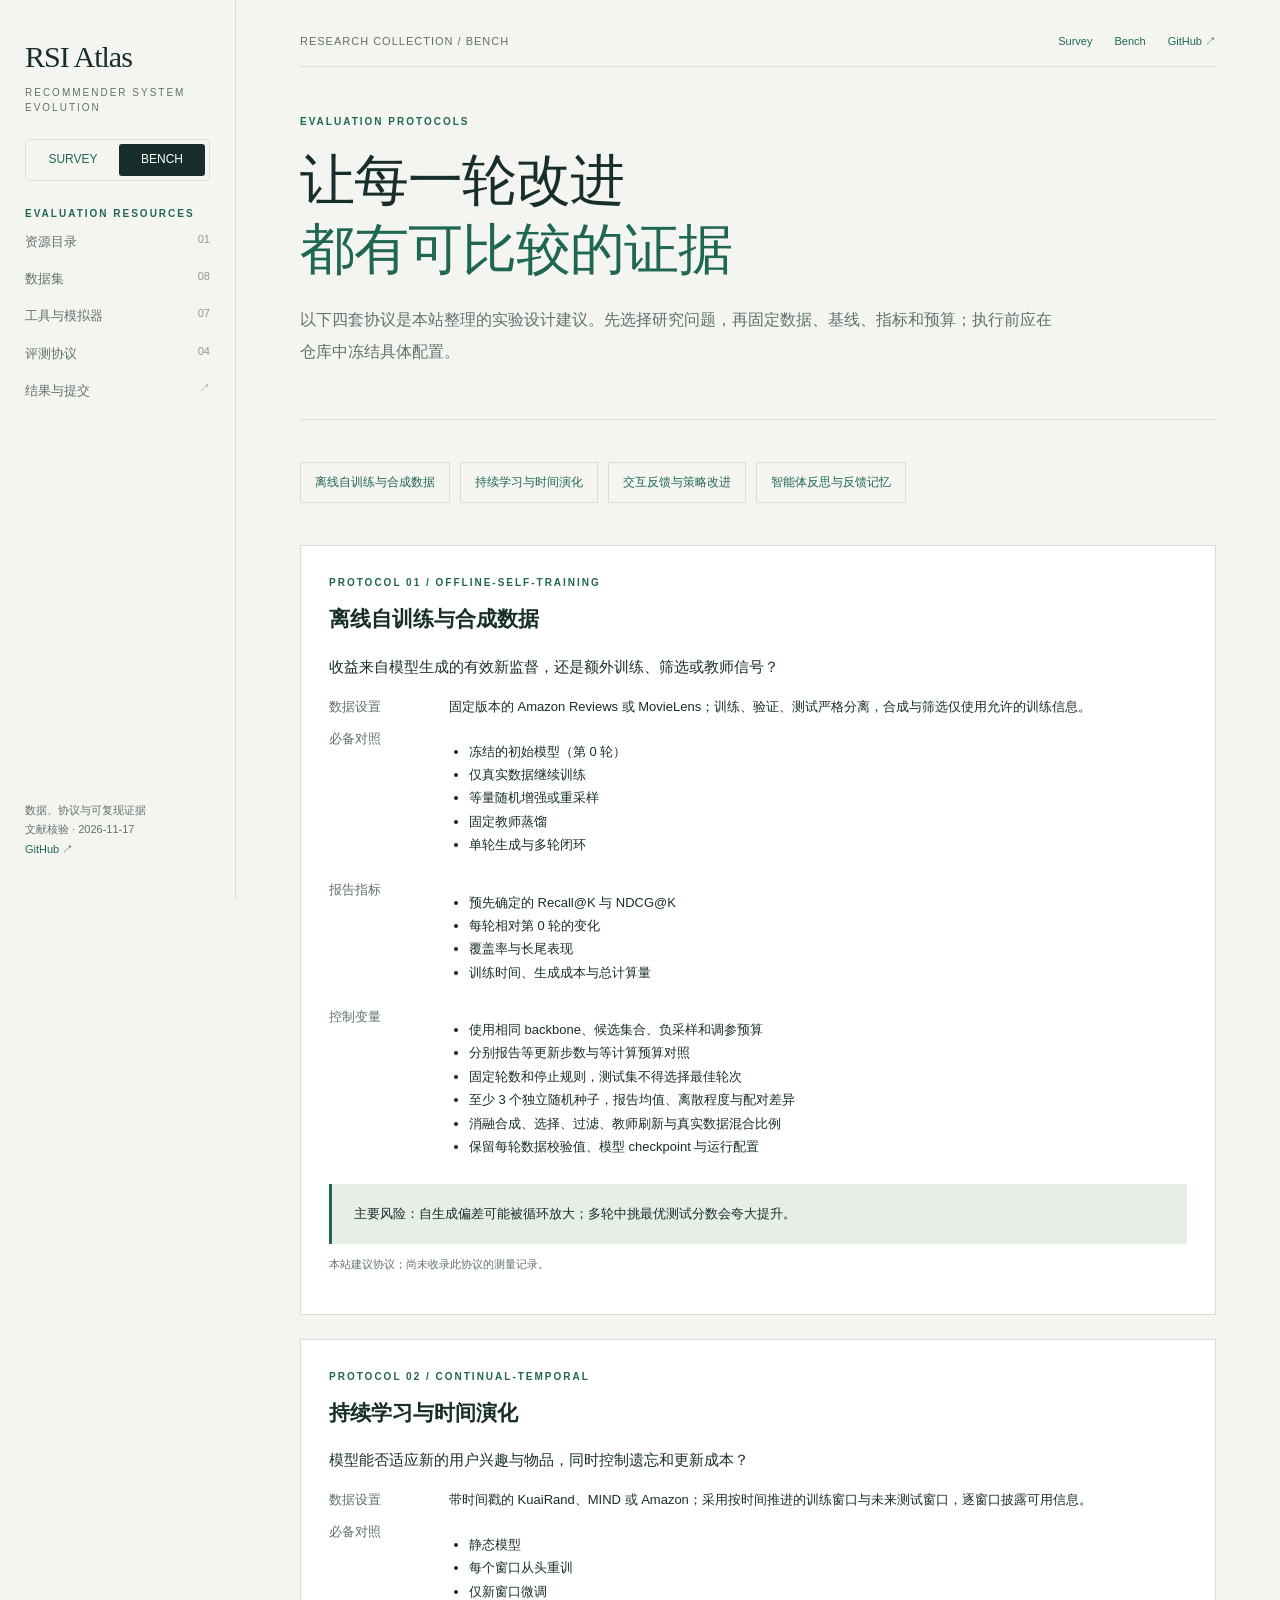
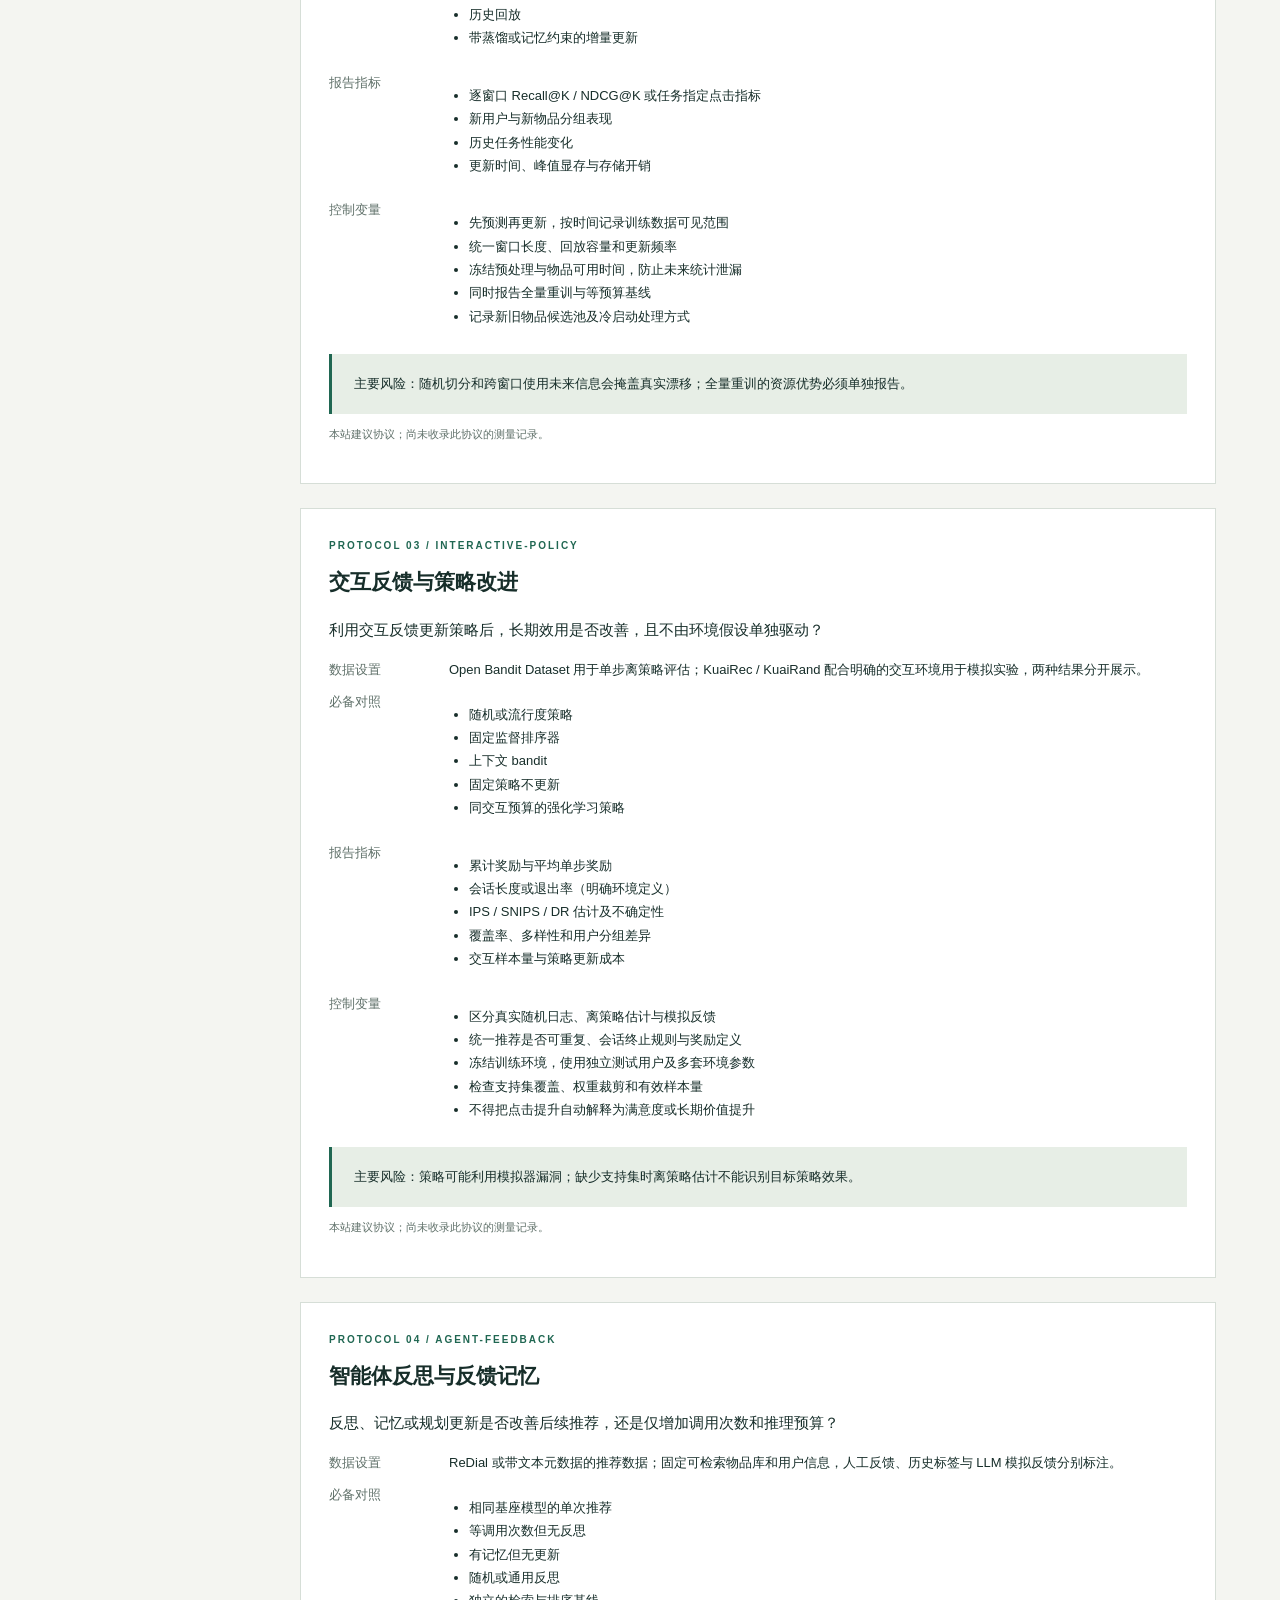
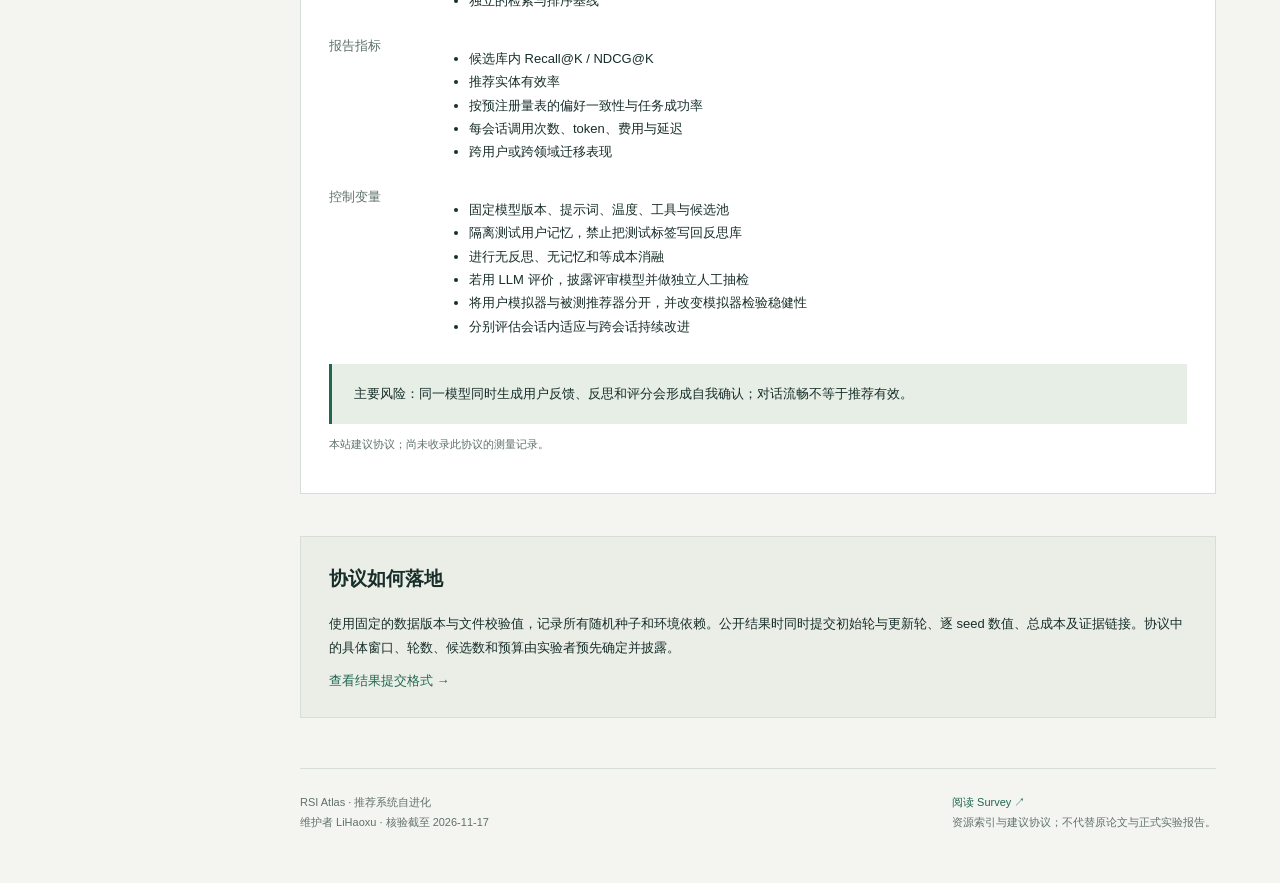
==== protocols.html @ 138562c0 "Build self-evolving recommendation benchmark resource portal" ====
<!doctype html>
<html lang="zh-CN"><head><meta charset="utf-8"><meta name="viewport" content="width=device-width,initial-scale=1">
<meta name="description" content="推荐系统自进化的评测资源、可复现协议与结果提交规范。真实日志、模拟反馈和统一运行结果分别呈现。">
<meta name="theme-color" content="#206752"><title>评测协议 · RSI Atlas Bench</title>
<link rel="stylesheet" href="assets/styles.css"><script defer src="assets/app.js"></script></head>
<body><a class="skip" href="#main">跳到正文</a><div class="layout">
<aside class="sidebar"><a class="brand" href="index.html">RSI Atlas<span class="mark">RECOMMENDER SYSTEM EVOLUTION</span></a>
<div class="switch"><a href="../rsi-survey/index.html">SURVEY</a><a class="active" href="../rsi-bench/index.html" aria-current="true">BENCH</a></div>
<nav aria-label="Bench 导航"><div class="nav-label">Evaluation resources</div><a href="index.html#catalog">资源目录<small>01</small></a><a href="index.html?type=dataset#catalog">数据集<small>08</small></a><a href="index.html?type=tool#catalog">工具与模拟器<small>07</small></a><a href="protocols.html" aria-current="page">评测协议<small>04</small></a><a href="results.html">结果与提交<small>↗</small></a></nav>
<div class="bottom"><span>数据、协议与可复现证据</span><span>文献核验 · 2026-11-17</span><a href="https://github.com/LiHaoxu/rsi-bench" target="_blank" rel="noopener noreferrer">GitHub ↗</a></div></aside>
<main class="main" id="main"><div class="topline"><a class="mobile-brand" href="index.html">RSI Atlas</a><span class="edition">RESEARCH COLLECTION / BENCH</span>
<nav aria-label="站点入口"><a href="../rsi-survey/index.html">Survey</a><a href="index.html">Bench</a><a href="https://github.com/LiHaoxu/rsi-bench" target="_blank" rel="noopener noreferrer">GitHub ↗</a></nav></div>
<header class="hero"><div class="eyebrow">Evaluation protocols</div><h1>让每一轮改进<br><em>都有可比较的证据</em></h1><p class="lead">以下四套协议是本站整理的实验设计建议。先选择研究问题，再固定数据、基线、指标和预算；执行前应在仓库中冻结具体配置。</p></header><section><div class="protocol-tabs"><a href="#offline-self-training">离线自训练与合成数据</a><a href="#continual-temporal">持续学习与时间演化</a><a href="#interactive-policy">交互反馈与策略改进</a><a href="#agent-feedback">智能体反思与反馈记忆</a></div></section><section class="protocol" id="offline-self-training"><div class="eyebrow">Protocol 01 / offline-self-training</div><h3>离线自训练与合成数据</h3><p>收益来自模型生成的有效新监督，还是额外训练、筛选或教师信号？</p><dl><dt>数据设置</dt><dd>固定版本的 Amazon Reviews 或 MovieLens；训练、验证、测试严格分离，合成与筛选仅使用允许的训练信息。</dd><dt>必备对照</dt><dd><ul><li>冻结的初始模型（第 0 轮）</li><li>仅真实数据继续训练</li><li>等量随机增强或重采样</li><li>固定教师蒸馏</li><li>单轮生成与多轮闭环</li></ul></dd><dt>报告指标</dt><dd><ul><li>预先确定的 Recall@K 与 NDCG@K</li><li>每轮相对第 0 轮的变化</li><li>覆盖率与长尾表现</li><li>训练时间、生成成本与总计算量</li></ul></dd><dt>控制变量</dt><dd><ul><li>使用相同 backbone、候选集合、负采样和调参预算</li><li>分别报告等更新步数与等计算预算对照</li><li>固定轮数和停止规则，测试集不得选择最佳轮次</li><li>至少 3 个独立随机种子，报告均值、离散程度与配对差异</li><li>消融合成、选择、过滤、教师刷新与真实数据混合比例</li><li>保留每轮数据校验值、模型 checkpoint 与运行配置</li></ul></dd></dl><div class="callout">主要风险：自生成偏差可能被循环放大；多轮中挑最优测试分数会夸大提升。</div><p class="source-note">本站建议协议；尚未收录此协议的测量记录。</p></section><section class="protocol" id="continual-temporal"><div class="eyebrow">Protocol 02 / continual-temporal</div><h3>持续学习与时间演化</h3><p>模型能否适应新的用户兴趣与物品，同时控制遗忘和更新成本？</p><dl><dt>数据设置</dt><dd>带时间戳的 KuaiRand、MIND 或 Amazon；采用按时间推进的训练窗口与未来测试窗口，逐窗口披露可用信息。</dd><dt>必备对照</dt><dd><ul><li>静态模型</li><li>每个窗口从头重训</li><li>仅新窗口微调</li><li>历史回放</li><li>带蒸馏或记忆约束的增量更新</li></ul></dd><dt>报告指标</dt><dd><ul><li>逐窗口 Recall@K / NDCG@K 或任务指定点击指标</li><li>新用户与新物品分组表现</li><li>历史任务性能变化</li><li>更新时间、峰值显存与存储开销</li></ul></dd><dt>控制变量</dt><dd><ul><li>先预测再更新，按时间记录训练数据可见范围</li><li>统一窗口长度、回放容量和更新频率</li><li>冻结预处理与物品可用时间，防止未来统计泄漏</li><li>同时报告全量重训与等预算基线</li><li>记录新旧物品候选池及冷启动处理方式</li></ul></dd></dl><div class="callout">主要风险：随机切分和跨窗口使用未来信息会掩盖真实漂移；全量重训的资源优势必须单独报告。</div><p class="source-note">本站建议协议；尚未收录此协议的测量记录。</p></section><section class="protocol" id="interactive-policy"><div class="eyebrow">Protocol 03 / interactive-policy</div><h3>交互反馈与策略改进</h3><p>利用交互反馈更新策略后，长期效用是否改善，且不由环境假设单独驱动？</p><dl><dt>数据设置</dt><dd>Open Bandit Dataset 用于单步离策略评估；KuaiRec / KuaiRand 配合明确的交互环境用于模拟实验，两种结果分开展示。</dd><dt>必备对照</dt><dd><ul><li>随机或流行度策略</li><li>固定监督排序器</li><li>上下文 bandit</li><li>固定策略不更新</li><li>同交互预算的强化学习策略</li></ul></dd><dt>报告指标</dt><dd><ul><li>累计奖励与平均单步奖励</li><li>会话长度或退出率（明确环境定义）</li><li>IPS / SNIPS / DR 估计及不确定性</li><li>覆盖率、多样性和用户分组差异</li><li>交互样本量与策略更新成本</li></ul></dd><dt>控制变量</dt><dd><ul><li>区分真实随机日志、离策略估计与模拟反馈</li><li>统一推荐是否可重复、会话终止规则与奖励定义</li><li>冻结训练环境，使用独立测试用户及多套环境参数</li><li>检查支持集覆盖、权重裁剪和有效样本量</li><li>不得把点击提升自动解释为满意度或长期价值提升</li></ul></dd></dl><div class="callout">主要风险：策略可能利用模拟器漏洞；缺少支持集时离策略估计不能识别目标策略效果。</div><p class="source-note">本站建议协议；尚未收录此协议的测量记录。</p></section><section class="protocol" id="agent-feedback"><div class="eyebrow">Protocol 04 / agent-feedback</div><h3>智能体反思与反馈记忆</h3><p>反思、记忆或规划更新是否改善后续推荐，还是仅增加调用次数和推理预算？</p><dl><dt>数据设置</dt><dd>ReDial 或带文本元数据的推荐数据；固定可检索物品库和用户信息，人工反馈、历史标签与 LLM 模拟反馈分别标注。</dd><dt>必备对照</dt><dd><ul><li>相同基座模型的单次推荐</li><li>等调用次数但无反思</li><li>有记忆但无更新</li><li>随机或通用反思</li><li>独立的检索与排序基线</li></ul></dd><dt>报告指标</dt><dd><ul><li>候选库内 Recall@K / NDCG@K</li><li>推荐实体有效率</li><li>按预注册量表的偏好一致性与任务成功率</li><li>每会话调用次数、token、费用与延迟</li><li>跨用户或跨领域迁移表现</li></ul></dd><dt>控制变量</dt><dd><ul><li>固定模型版本、提示词、温度、工具与候选池</li><li>隔离测试用户记忆，禁止把测试标签写回反思库</li><li>进行无反思、无记忆和等成本消融</li><li>若用 LLM 评价，披露评审模型并做独立人工抽检</li><li>将用户模拟器与被测推荐器分开，并改变模拟器检验稳健性</li><li>分别评估会话内适应与跨会话持续改进</li></ul></dd></dl><div class="callout">主要风险：同一模型同时生成用户反馈、反思和评分会形成自我确认；对话流畅不等于推荐有效。</div><p class="source-note">本站建议协议；尚未收录此协议的测量记录。</p></section><section class="scope"><h2>协议如何落地</h2><p>使用固定的数据版本与文件校验值，记录所有随机种子和环境依赖。公开结果时同时提交初始轮与更新轮、逐 seed 数值、总成本及证据链接。协议中的具体窗口、轮数、候选数和预算由实验者预先确定并披露。</p><a href="results.html">查看结果提交格式 →</a></section>
<footer class="footer"><div>RSI Atlas · 推荐系统自进化<br>维护者 LiHaoxu · 核验截至 2026-11-17</div><div><a href="../rsi-survey/index.html">阅读 Survey ↗</a><br>资源索引与建议协议；不代替原论文与正式实验报告。</div></footer>
</main></div></body></html>
---- assets/styles.css ----
:root{--bg:#f4f5f1;--white:#fff;--ink:#172e2a;--muted:#60716a;--line:#d6ded7;--accent:#206752;--soft:#e7eee6;--warm:#ac5938;--serif:Georgia,'Songti SC','STSong',serif;--sans:-apple-system,BlinkMacSystemFont,'Segoe UI','PingFang SC','Microsoft YaHei',sans-serif}*{box-sizing:border-box}html{scroll-behavior:smooth;scroll-padding-top:28px}body{margin:0;background:var(--bg);color:var(--ink);font:15px/1.8 var(--sans)}a{color:var(--accent);text-decoration:none}a:hover{text-decoration:underline}button,input,select{font:inherit;color:inherit}button,a,input,select,summary{-webkit-tap-highlight-color:transparent}button:focus-visible,a:focus-visible,input:focus-visible,select:focus-visible,summary:focus-visible{outline:3px solid #af754d;outline-offset:4px}button,select,summary{cursor:pointer}button{background:var(--white);border:1px solid var(--line);padding:7px 13px;border-radius:3px}button:hover{border-color:var(--accent)}.skip{position:fixed;top:-100px;left:12px;background:white;z-index:20;padding:12px}.skip:focus{top:12px}.layout{max-width:1640px;margin:auto;display:grid;grid-template-columns:236px minmax(0,1fr)}.sidebar{position:sticky;top:0;height:100vh;border-right:1px solid var(--line);padding:40px 25px;display:flex;flex-direction:column;gap:24px;overflow:auto}.brand{font-family:var(--serif);font-size:30px;line-height:1.1;letter-spacing:-1px;color:var(--ink)}.brand .mark{display:block;font:10px/1.5 var(--sans);letter-spacing:2px;margin-top:12px;color:var(--muted)}.switch{display:flex;border:1px solid var(--line);padding:4px;border-radius:5px;gap:3px}.switch a{flex:1;text-align:center;font-size:12px;padding:5px}.switch .active{background:var(--ink);color:white;border-radius:3px}.nav-label,.eyebrow{font-size:10px;letter-spacing:2px;font-weight:700;text-transform:uppercase;color:var(--accent)}.sidebar nav a{display:flex;justify-content:space-between;gap:8px;color:var(--muted);padding:7px 0;font-size:13px}.sidebar nav a:hover{color:var(--accent)}.sidebar nav small{font-size:11px;opacity:.7}.sidebar .bottom{margin-top:auto;color:var(--muted);font-size:11px;line-height:1.8}.sidebar .bottom span{display:block}.main{padding:32px 64px 50px;min-width:0}.topline{display:flex;justify-content:space-between;gap:20px;align-items:center;border-bottom:1px solid var(--line);padding-bottom:14px;font-size:11px;letter-spacing:1px;color:var(--muted)}.topline nav{display:flex;gap:22px;letter-spacing:0}.hero{padding:46px 0 36px;border-bottom:1px solid var(--line);position:relative}.hero h1{font-family:var(--serif);font-size:clamp(34px,4.3vw,60px);line-height:1.25;font-weight:500;letter-spacing:-1px;margin:16px 0 20px;max-width:900px}.hero h1 em{font-style:normal;color:var(--accent)}.lead{font-size:16px;line-height:1.95;color:var(--muted);max-width:760px}.hero-actions{display:flex;gap:12px;margin-top:26px;align-items:center;flex-wrap:wrap}.btn{display:inline-block;padding:10px 20px;border:1px solid var(--line);border-radius:3px;font-size:13px}.btn.primary{background:var(--ink);color:white;border-color:var(--ink)}.btn:hover{text-decoration:none;background:var(--soft);color:var(--ink)}.status{font-size:11px;color:var(--muted);display:flex;align-items:center;gap:7px}.status:before{content:'';width:6px;height:6px;background:var(--accent);border-radius:50%}.stats{display:grid;grid-template-columns:repeat(4,1fr);padding:24px 0;border-bottom:1px solid var(--line);gap:20px}.stat{border-right:1px solid var(--line);padding-right:16px}.stat:last-child{border:0}.stat strong{display:block;font:34px/1.3 var(--serif);font-variant-numeric:tabular-nums}.stat span{font-size:11px;color:var(--muted)}section{margin:42px 0;scroll-margin-top:25px}.section-head{display:flex;justify-content:space-between;gap:20px;align-items:end;margin-bottom:20px}.section-head h2{font-size:23px;line-height:1.4;margin:5px 0 0;font-weight:600}.section-head>p{font-size:12px;color:var(--muted);margin:0;max-width:440px}.note{font-size:12px;color:var(--muted)}.loop{display:grid;grid-template-columns:repeat(4,1fr);border:1px solid var(--line);background:var(--white)}.loop>div{padding:21px 22px;border-right:1px solid var(--line)}.loop>div:last-child{border:0}.loop .n{font-family:var(--serif);font-size:23px;color:var(--warm)}.loop b{display:block;font-size:14px;margin:6px 0}.loop p{margin:0;font-size:12px;color:var(--muted)}.taxonomy{display:grid;grid-template-columns:repeat(3,1fr);gap:0;border-top:1px solid var(--line);border-left:1px solid var(--line)}.taxon{padding:22px;border-right:1px solid var(--line);border-bottom:1px solid var(--line);color:var(--ink)}.taxon:hover{background:var(--soft);text-decoration:none}.taxon .number{font-family:var(--serif);font-size:24px;color:var(--warm)}.taxon h3{font-size:16px;margin:10px 0 5px}.taxon p{font-size:12px;color:var(--muted);margin:0}.taxon .count{font-size:11px;display:block;margin-top:14px;color:var(--accent)}.filters{background:var(--white);padding:22px;border:1px solid var(--line);border-radius:4px}.controls{display:grid;grid-template-columns:2.4fr 1fr 1fr;gap:14px}.controls label{font-size:11px;font-weight:600;color:var(--muted)}.controls input,.controls select{display:block;background:var(--white);border:1px solid var(--line);border-radius:3px;width:100%;padding:9px 10px;font-size:13px;margin-top:5px;min-height:43px}.toolbar{display:flex;flex-wrap:wrap;gap:8px;align-items:center;margin-top:16px}.toolbar button{font-size:11px}.count-output{margin-left:auto;font-size:12px;color:var(--muted)}.entry{padding:28px 0;border-bottom:1px solid var(--line);scroll-margin-top:24px}.entry:target{background:var(--soft);outline:12px solid var(--soft)}.entry-top{display:flex;gap:10px;flex-wrap:wrap;align-items:center;font-size:10px;color:var(--muted)}.badge{border:1px solid var(--line);padding:1px 7px;border-radius:2px;font-size:10px}.badge.venue{background:var(--ink);color:white;border-color:var(--ink)}.badge.direct{background:var(--soft);color:var(--accent);border-color:#b6c9b6}.badge.foundation{color:var(--warm);border-color:#d7bba7}.entry h3{font-size:19px;line-height:1.55;font-weight:600;margin:10px 0}.entry h3 a{color:var(--ink)}.entry .authors{font-size:11px;color:var(--muted);margin:0 0 15px}.entry .summary{margin:10px 0;font-size:14px;max-width:1000px}.field-label{display:block;font-size:10px;letter-spacing:1px;color:var(--muted);font-weight:700;margin-bottom:3px}.entry details{margin-top:10px}.entry summary{font-size:12px;color:var(--accent);padding:6px 0}.details-grid{display:grid;grid-template-columns:1fr 1fr;gap:6px 28px;font-size:13px}.details-grid p{margin:8px 0}.entry .limitation{border-left:2px solid #c5ab86;padding-left:12px;color:#745437;font-size:12px}.sources{display:flex;flex-wrap:wrap;gap:7px 18px;margin-top:16px;font-size:11px}.sources button{font-size:10px;padding:2px 8px}.tags{display:flex;flex-wrap:wrap;gap:6px;margin:13px 0}.tag{font-size:10px;background:var(--soft);padding:2px 8px;color:var(--muted);border-radius:2px}.empty{padding:40px 20px;border-bottom:1px solid var(--line);text-align:center;color:var(--muted)}.scope{border:1px solid var(--line);background:#ebeee7;padding:25px 28px;font-size:13px}.scope h2{font-size:19px;margin-top:0}.scope p{margin:10px 0}.reading{display:grid;grid-template-columns:repeat(3,1fr);gap:25px}.reading>div{border-top:2px solid var(--ink);padding-top:14px}.reading h3{font-size:15px;margin:0 0 10px}.reading p{font-size:12px;color:var(--muted)}.reading a{font-size:12px}.principles{display:grid;grid-template-columns:1fr 1fr;gap:22px 35px}.principles h3{font-size:15px;margin:0 0 6px}.principles p{font-size:13px;color:var(--muted);margin:0}.callout{border-left:3px solid var(--accent);background:var(--soft);padding:18px 22px;font-size:13px}.resource-grid{display:grid;grid-template-columns:1fr 1fr;gap:20px}.resource{border:1px solid var(--line);background:white;padding:24px}.resource h3{font-size:20px;margin:8px 0 12px}.resource p{font-size:13px;color:var(--muted)}.resource .limitation{font-size:12px;color:#745437}.protocol{background:white;border:1px solid var(--line);padding:28px;margin:24px 0}.protocol h3{font-size:21px;margin:8px 0 12px}.protocol dl{display:grid;grid-template-columns:100px 1fr;gap:8px 20px;font-size:13px}.protocol dt{color:var(--muted)}.protocol dd{margin:0}.protocol ul{padding-left:20px}.result-empty{padding:50px 25px;border:1px dashed #a5b4a5;text-align:center;background:white}.result-empty strong{display:block;font:48px var(--serif);color:var(--accent)}.result-empty h3{font-size:21px}.result-empty p{max-width:680px;margin:10px auto;color:var(--muted);font-size:13px}pre{white-space:pre-wrap;overflow-wrap:anywhere;background:#e8ece5;border:1px solid var(--line);padding:20px;font-size:12px;line-height:1.7}code{font-family:ui-monospace,SFMono-Regular,Menlo,monospace}.footer{display:flex;justify-content:space-between;gap:25px;border-top:1px solid var(--line);padding-top:24px;margin-top:50px;font-size:11px;color:var(--muted)}.footer a{white-space:nowrap}.mobile-brand{display:none}[hidden]{display:none!important}.toast{position:fixed;bottom:25px;right:25px;background:var(--ink);color:white;padding:12px 20px;border-radius:4px;font-size:13px;z-index:30;max-width:85vw}.section-link{font-size:12px;white-space:nowrap}noscript{display:block;padding:12px;background:#fff5db}.protocol-tabs{display:flex;gap:10px;flex-wrap:wrap}.protocol-tabs a{font-size:12px;padding:9px 14px;border:1px solid var(--line)}.source-note{font-size:11px;color:var(--muted)}
@media(min-width:1600px){.main{padding-left:75px;padding-right:75px}}@media(max-width:1150px){.layout{grid-template-columns:200px 1fr}.sidebar{padding:30px 20px}.main{padding:28px 32px}.hero h1{font-size:42px}.taxonomy{grid-template-columns:repeat(2,1fr)}.loop>div{padding:18px 14px}}@media(max-width:780px){.layout{display:block}.sidebar{display:none}.main{padding:18px 20px 35px}.mobile-brand{display:block;font:20px var(--serif);letter-spacing:-.5px}.topline{flex-wrap:wrap}.topline .edition{display:none}.topline nav{gap:16px}.hero{padding:30px 0}.hero h1{font-size:36px;letter-spacing:0}.lead{font-size:14px}.stats{gap:14px;grid-template-columns:1fr 1fr}.stat:nth-child(2){border:0}.stat strong{font-size:27px}.stat span{font-size:10px}.section-head{display:block}.section-head>p{margin-top:12px}.loop{grid-template-columns:1fr 1fr}.loop>div:nth-child(2){border-right:0}.loop>div:nth-child(-n+2){border-bottom:1px solid var(--line)}.controls{grid-template-columns:1fr 1fr}.controls label:first-child{grid-column:1/-1}.filters{padding:16px}.count-output{flex-basis:100%;margin-top:7px}.details-grid,.resource-grid,.reading,.principles{grid-template-columns:1fr}.reading{gap:24px}.scope{padding:20px}.entry h3{font-size:17px}.protocol{padding:20px}.protocol dl{grid-template-columns:1fr;gap:3px}.protocol dd{margin-bottom:12px}.footer{flex-direction:column}.taxonomy .taxon{padding:18px}.taxon h3{font-size:14px}}@media(max-width:390px){.hero h1{font-size:31px}.stats{grid-template-columns:1fr 1fr}.stat:nth-child(2){border:0}.taxonomy{grid-template-columns:1fr}}@media(prefers-reduced-motion:reduce){html{scroll-behavior:auto}}@media print{.sidebar,.filters,.hero-actions,.topline nav,.sources button,.toast{display:none!important}.layout{display:block}.main{padding:0}body{background:white;font-size:11px}.hero h1{font-size:30px}.entry,.resource,.protocol{break-inside:avoid}.entry h3{font-size:15px}section{margin:24px 0}.footer{margin-top:25px}}
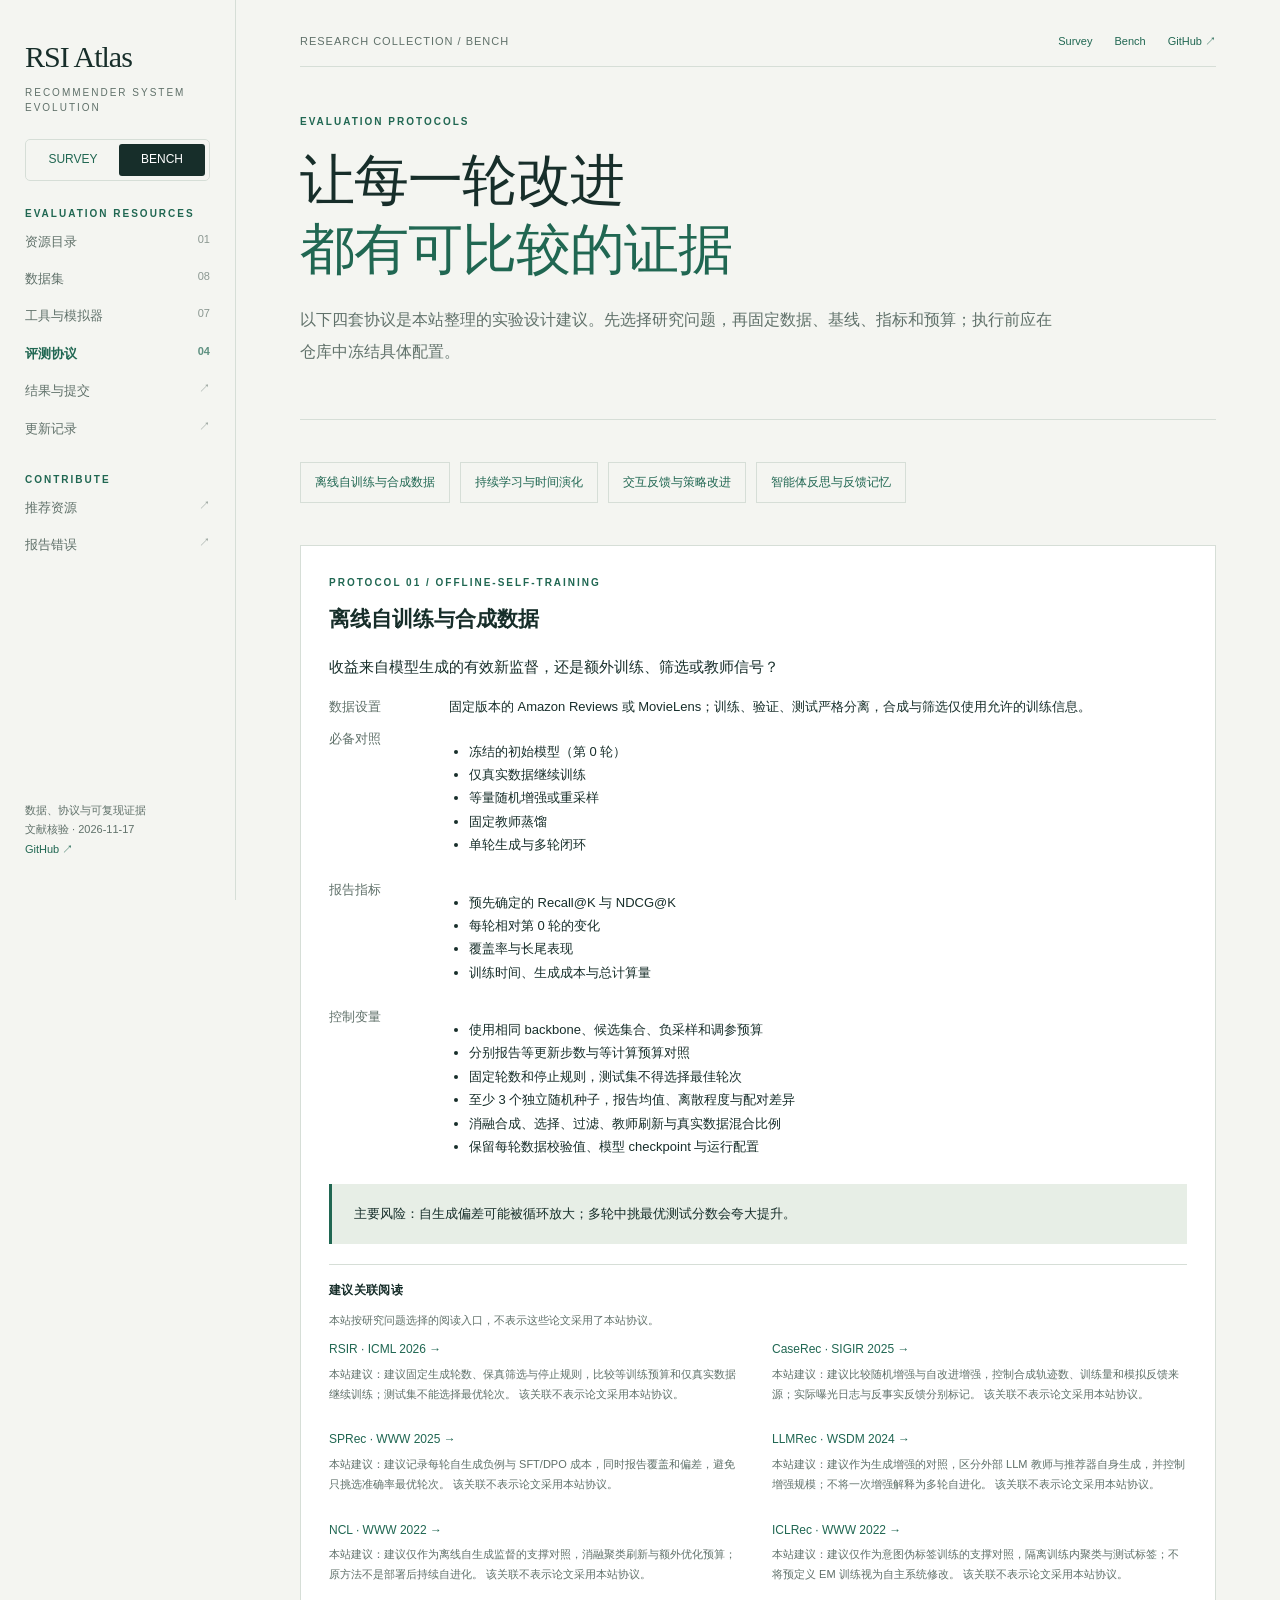
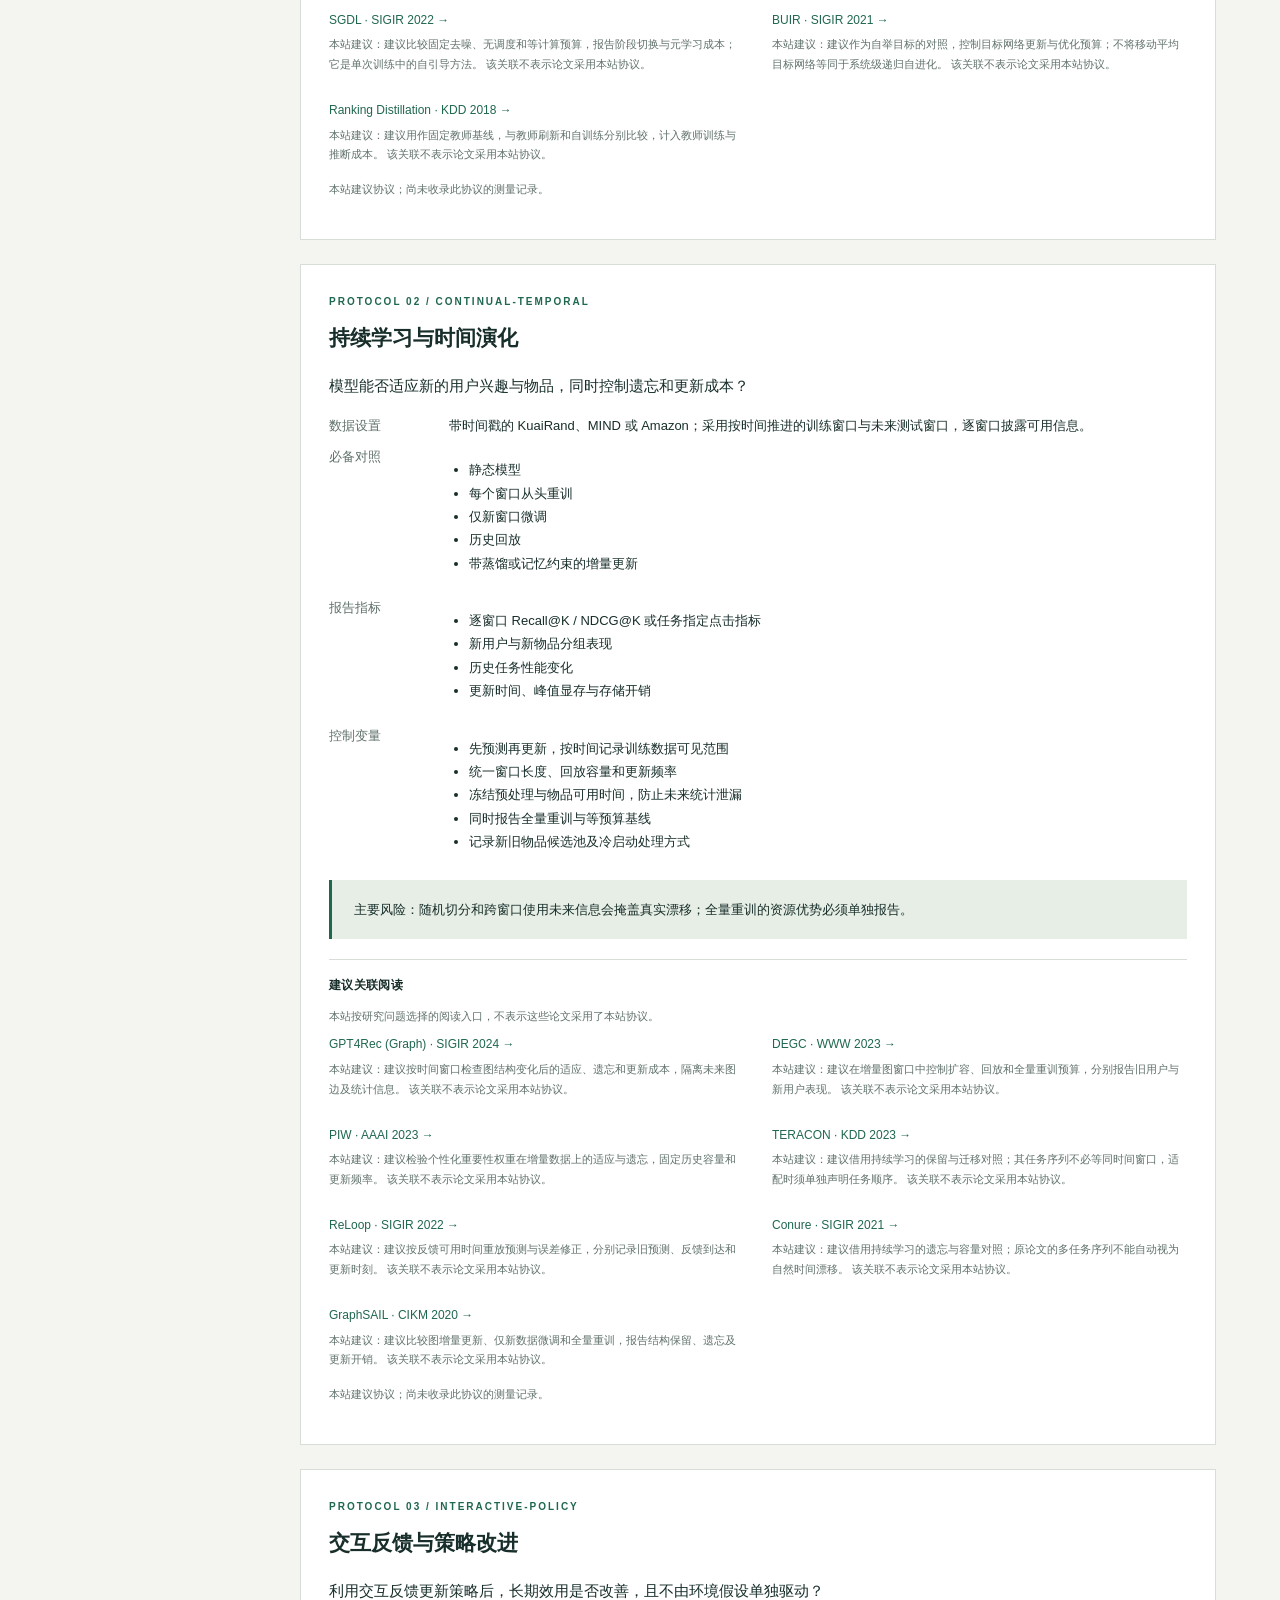
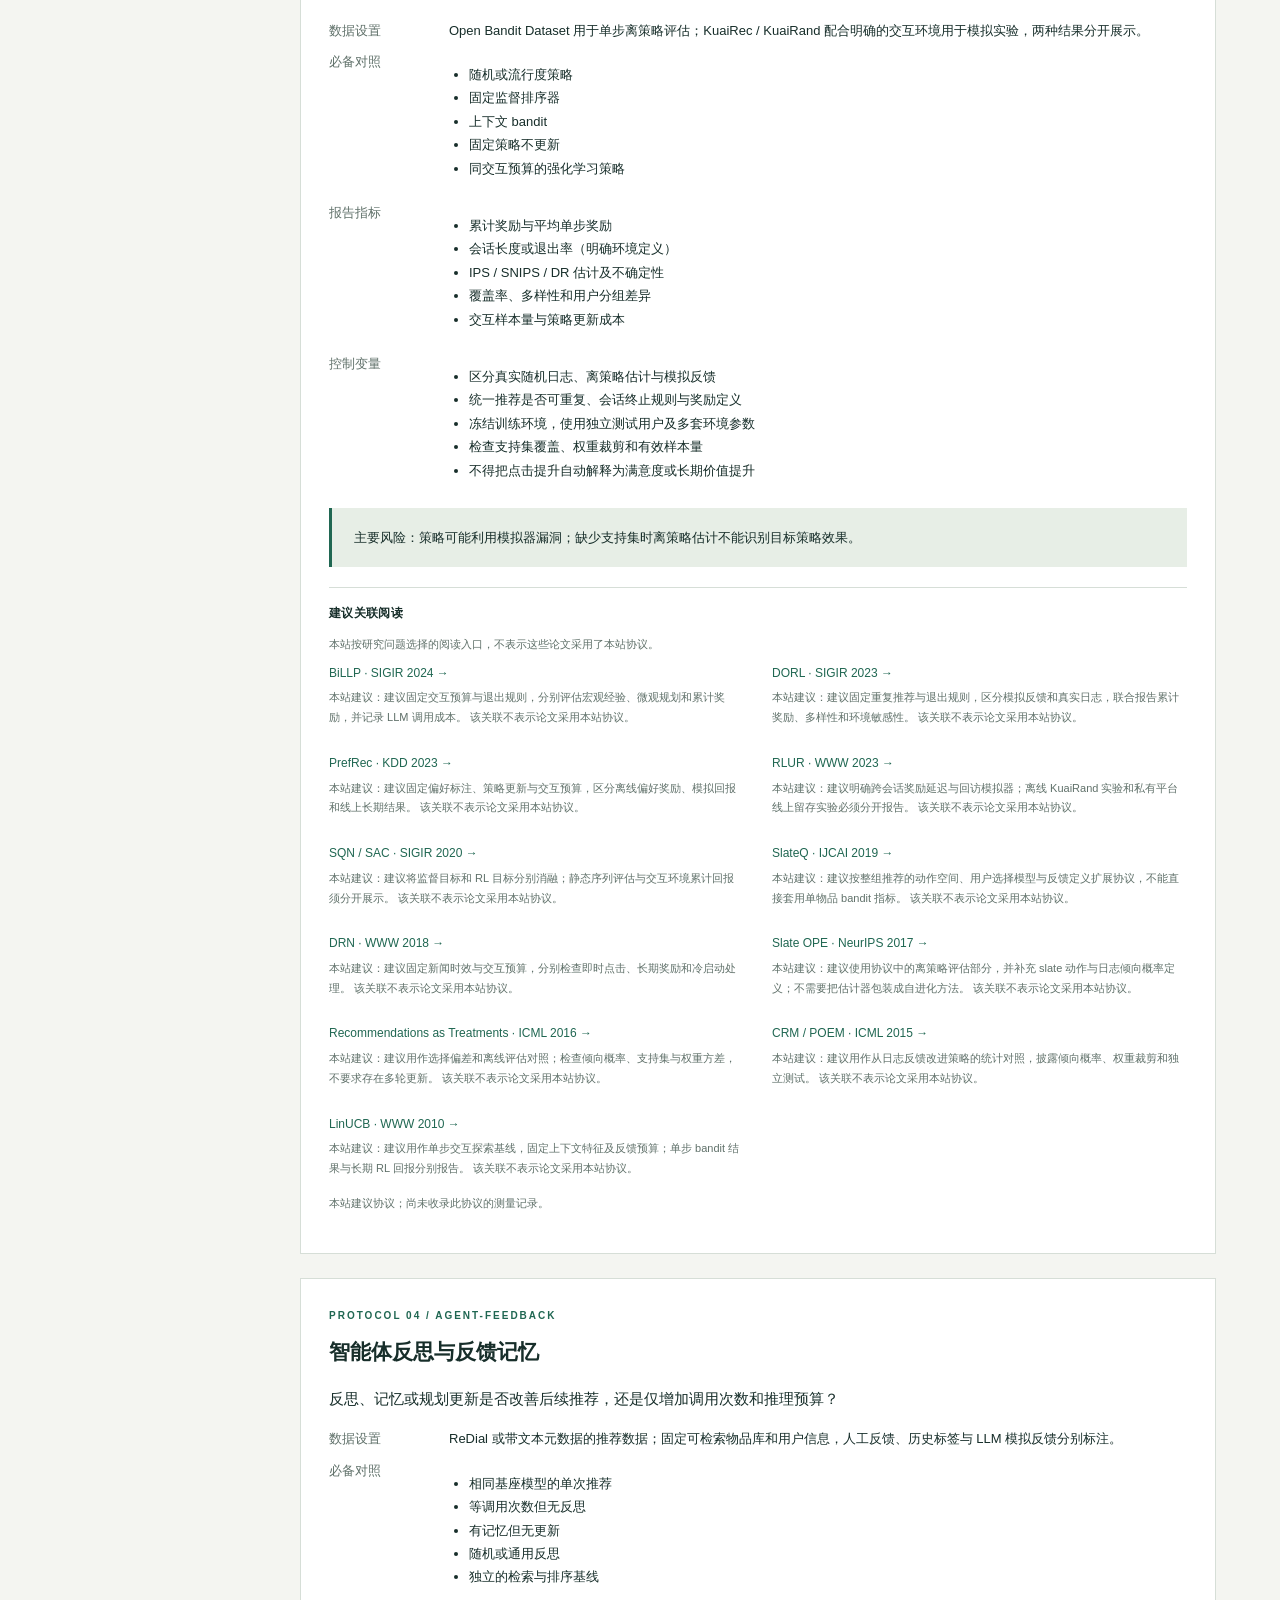
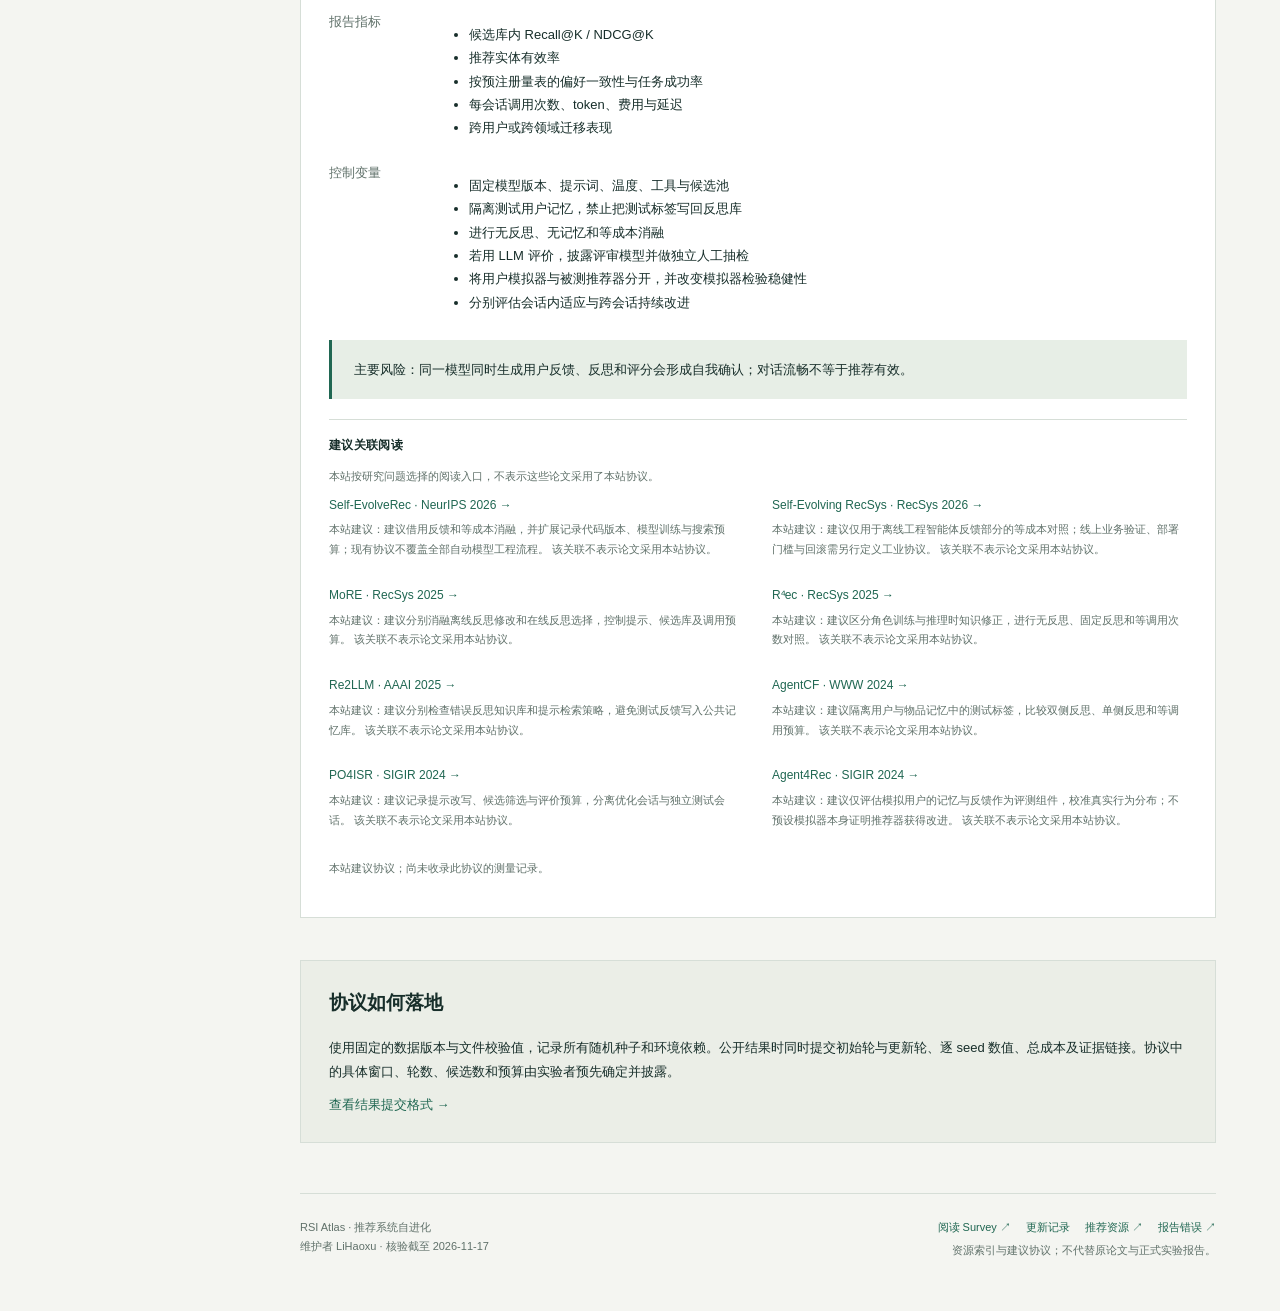
==== commit 67daa37c: "Link benchmark resources to survey papers and add maintenance tools" ====
--- a/protocols.html
+++ b/protocols.html
@@ -6,10 +6,13 @@
 <body><a class="skip" href="#main">跳到正文</a><div class="layout">
 <aside class="sidebar"><a class="brand" href="index.html">RSI Atlas<span class="mark">RECOMMENDER SYSTEM EVOLUTION</span></a>
 <div class="switch"><a href="../rsi-survey/index.html">SURVEY</a><a class="active" href="../rsi-bench/index.html" aria-current="true">BENCH</a></div>
-<nav aria-label="Bench 导航"><div class="nav-label">Evaluation resources</div><a href="index.html#catalog">资源目录<small>01</small></a><a href="index.html?type=dataset#catalog">数据集<small>08</small></a><a href="index.html?type=tool#catalog">工具与模拟器<small>07</small></a><a href="protocols.html" aria-current="page">评测协议<small>04</small></a><a href="results.html">结果与提交<small>↗</small></a></nav>
+<nav aria-label="Bench 导航"><div class="nav-label">Evaluation resources</div><a href="index.html#catalog">资源目录<small>01</small></a><a href="index.html?type=dataset#catalog">数据集<small>08</small></a><a href="index.html?type=tool#catalog">工具与模拟器<small>07</small></a><a href="protocols.html" aria-current="page">评测协议<small>04</small></a><a href="results.html">结果与提交<small>↗</small></a><a href="changelog.html">更新记录<small>↗</small></a></nav>
+<nav aria-label="参与维护"><div class="nav-label">Contribute</div><a href="https://github.com/LiHaoxu/rsi-bench/issues/new?template=resource.yml" target="_blank" rel="noopener noreferrer">推荐资源 <small>↗</small></a><a href="https://github.com/LiHaoxu/rsi-bench/issues/new?template=correction.yml" target="_blank" rel="noopener noreferrer">报告错误 <small>↗</small></a></nav>
 <div class="bottom"><span>数据、协议与可复现证据</span><span>文献核验 · 2026-11-17</span><a href="https://github.com/LiHaoxu/rsi-bench" target="_blank" rel="noopener noreferrer">GitHub ↗</a></div></aside>
 <main class="main" id="main"><div class="topline"><a class="mobile-brand" href="index.html">RSI Atlas</a><span class="edition">RESEARCH COLLECTION / BENCH</span>
 <nav aria-label="站点入口"><a href="../rsi-survey/index.html">Survey</a><a href="index.html">Bench</a><a href="https://github.com/LiHaoxu/rsi-bench" target="_blank" rel="noopener noreferrer">GitHub ↗</a></nav></div>
-<header class="hero"><div class="eyebrow">Evaluation protocols</div><h1>让每一轮改进<br><em>都有可比较的证据</em></h1><p class="lead">以下四套协议是本站整理的实验设计建议。先选择研究问题，再固定数据、基线、指标和预算；执行前应在仓库中冻结具体配置。</p></header><section><div class="protocol-tabs"><a href="#offline-self-training">离线自训练与合成数据</a><a href="#continual-temporal">持续学习与时间演化</a><a href="#interactive-policy">交互反馈与策略改进</a><a href="#agent-feedback">智能体反思与反馈记忆</a></div></section><section class="protocol" id="offline-self-training"><div class="eyebrow">Protocol 01 / offline-self-training</div><h3>离线自训练与合成数据</h3><p>收益来自模型生成的有效新监督，还是额外训练、筛选或教师信号？</p><dl><dt>数据设置</dt><dd>固定版本的 Amazon Reviews 或 MovieLens；训练、验证、测试严格分离，合成与筛选仅使用允许的训练信息。</dd><dt>必备对照</dt><dd><ul><li>冻结的初始模型（第 0 轮）</li><li>仅真实数据继续训练</li><li>等量随机增强或重采样</li><li>固定教师蒸馏</li><li>单轮生成与多轮闭环</li></ul></dd><dt>报告指标</dt><dd><ul><li>预先确定的 Recall@K 与 NDCG@K</li><li>每轮相对第 0 轮的变化</li><li>覆盖率与长尾表现</li><li>训练时间、生成成本与总计算量</li></ul></dd><dt>控制变量</dt><dd><ul><li>使用相同 backbone、候选集合、负采样和调参预算</li><li>分别报告等更新步数与等计算预算对照</li><li>固定轮数和停止规则，测试集不得选择最佳轮次</li><li>至少 3 个独立随机种子，报告均值、离散程度与配对差异</li><li>消融合成、选择、过滤、教师刷新与真实数据混合比例</li><li>保留每轮数据校验值、模型 checkpoint 与运行配置</li></ul></dd></dl><div class="callout">主要风险：自生成偏差可能被循环放大；多轮中挑最优测试分数会夸大提升。</div><p class="source-note">本站建议协议；尚未收录此协议的测量记录。</p></section><section class="protocol" id="continual-temporal"><div class="eyebrow">Protocol 02 / continual-temporal</div><h3>持续学习与时间演化</h3><p>模型能否适应新的用户兴趣与物品，同时控制遗忘和更新成本？</p><dl><dt>数据设置</dt><dd>带时间戳的 KuaiRand、MIND 或 Amazon；采用按时间推进的训练窗口与未来测试窗口，逐窗口披露可用信息。</dd><dt>必备对照</dt><dd><ul><li>静态模型</li><li>每个窗口从头重训</li><li>仅新窗口微调</li><li>历史回放</li><li>带蒸馏或记忆约束的增量更新</li></ul></dd><dt>报告指标</dt><dd><ul><li>逐窗口 Recall@K / NDCG@K 或任务指定点击指标</li><li>新用户与新物品分组表现</li><li>历史任务性能变化</li><li>更新时间、峰值显存与存储开销</li></ul></dd><dt>控制变量</dt><dd><ul><li>先预测再更新，按时间记录训练数据可见范围</li><li>统一窗口长度、回放容量和更新频率</li><li>冻结预处理与物品可用时间，防止未来统计泄漏</li><li>同时报告全量重训与等预算基线</li><li>记录新旧物品候选池及冷启动处理方式</li></ul></dd></dl><div class="callout">主要风险：随机切分和跨窗口使用未来信息会掩盖真实漂移；全量重训的资源优势必须单独报告。</div><p class="source-note">本站建议协议；尚未收录此协议的测量记录。</p></section><section class="protocol" id="interactive-policy"><div class="eyebrow">Protocol 03 / interactive-policy</div><h3>交互反馈与策略改进</h3><p>利用交互反馈更新策略后，长期效用是否改善，且不由环境假设单独驱动？</p><dl><dt>数据设置</dt><dd>Open Bandit Dataset 用于单步离策略评估；KuaiRec / KuaiRand 配合明确的交互环境用于模拟实验，两种结果分开展示。</dd><dt>必备对照</dt><dd><ul><li>随机或流行度策略</li><li>固定监督排序器</li><li>上下文 bandit</li><li>固定策略不更新</li><li>同交互预算的强化学习策略</li></ul></dd><dt>报告指标</dt><dd><ul><li>累计奖励与平均单步奖励</li><li>会话长度或退出率（明确环境定义）</li><li>IPS / SNIPS / DR 估计及不确定性</li><li>覆盖率、多样性和用户分组差异</li><li>交互样本量与策略更新成本</li></ul></dd><dt>控制变量</dt><dd><ul><li>区分真实随机日志、离策略估计与模拟反馈</li><li>统一推荐是否可重复、会话终止规则与奖励定义</li><li>冻结训练环境，使用独立测试用户及多套环境参数</li><li>检查支持集覆盖、权重裁剪和有效样本量</li><li>不得把点击提升自动解释为满意度或长期价值提升</li></ul></dd></dl><div class="callout">主要风险：策略可能利用模拟器漏洞；缺少支持集时离策略估计不能识别目标策略效果。</div><p class="source-note">本站建议协议；尚未收录此协议的测量记录。</p></section><section class="protocol" id="agent-feedback"><div class="eyebrow">Protocol 04 / agent-feedback</div><h3>智能体反思与反馈记忆</h3><p>反思、记忆或规划更新是否改善后续推荐，还是仅增加调用次数和推理预算？</p><dl><dt>数据设置</dt><dd>ReDial 或带文本元数据的推荐数据；固定可检索物品库和用户信息，人工反馈、历史标签与 LLM 模拟反馈分别标注。</dd><dt>必备对照</dt><dd><ul><li>相同基座模型的单次推荐</li><li>等调用次数但无反思</li><li>有记忆但无更新</li><li>随机或通用反思</li><li>独立的检索与排序基线</li></ul></dd><dt>报告指标</dt><dd><ul><li>候选库内 Recall@K / NDCG@K</li><li>推荐实体有效率</li><li>按预注册量表的偏好一致性与任务成功率</li><li>每会话调用次数、token、费用与延迟</li><li>跨用户或跨领域迁移表现</li></ul></dd><dt>控制变量</dt><dd><ul><li>固定模型版本、提示词、温度、工具与候选池</li><li>隔离测试用户记忆，禁止把测试标签写回反思库</li><li>进行无反思、无记忆和等成本消融</li><li>若用 LLM 评价，披露评审模型并做独立人工抽检</li><li>将用户模拟器与被测推荐器分开，并改变模拟器检验稳健性</li><li>分别评估会话内适应与跨会话持续改进</li></ul></dd></dl><div class="callout">主要风险：同一模型同时生成用户反馈、反思和评分会形成自我确认；对话流畅不等于推荐有效。</div><p class="source-note">本站建议协议；尚未收录此协议的测量记录。</p></section><section class="scope"><h2>协议如何落地</h2><p>使用固定的数据版本与文件校验值，记录所有随机种子和环境依赖。公开结果时同时提交初始轮与更新轮、逐 seed 数值、总成本及证据链接。协议中的具体窗口、轮数、候选数和预算由实验者预先确定并披露。</p><a href="results.html">查看结果提交格式 →</a></section>
-<footer class="footer"><div>RSI Atlas · 推荐系统自进化<br>维护者 LiHaoxu · 核验截至 2026-11-17</div><div><a href="../rsi-survey/index.html">阅读 Survey ↗</a><br>资源索引与建议协议；不代替原论文与正式实验报告。</div></footer>
+<nav class="mobile-pages" aria-label="Bench 页面"><a href="index.html#catalog">资源目录</a><a href="protocols.html">评测协议</a><a href="results.html">结果与提交</a><a href="changelog.html">更新记录</a></nav>
+<header class="hero"><div class="eyebrow">Evaluation protocols</div><h1>让每一轮改进<br><em>都有可比较的证据</em></h1><p class="lead">以下四套协议是本站整理的实验设计建议。先选择研究问题，再固定数据、基线、指标和预算；执行前应在仓库中冻结具体配置。</p></header><section><div class="protocol-tabs"><a href="#offline-self-training">离线自训练与合成数据</a><a href="#continual-temporal">持续学习与时间演化</a><a href="#interactive-policy">交互反馈与策略改进</a><a href="#agent-feedback">智能体反思与反馈记忆</a></div></section><section class="protocol" id="offline-self-training"><div class="eyebrow">Protocol 01 / offline-self-training</div><h3>离线自训练与合成数据</h3><p>收益来自模型生成的有效新监督，还是额外训练、筛选或教师信号？</p><dl><dt>数据设置</dt><dd>固定版本的 Amazon Reviews 或 MovieLens；训练、验证、测试严格分离，合成与筛选仅使用允许的训练信息。</dd><dt>必备对照</dt><dd><ul><li>冻结的初始模型（第 0 轮）</li><li>仅真实数据继续训练</li><li>等量随机增强或重采样</li><li>固定教师蒸馏</li><li>单轮生成与多轮闭环</li></ul></dd><dt>报告指标</dt><dd><ul><li>预先确定的 Recall@K 与 NDCG@K</li><li>每轮相对第 0 轮的变化</li><li>覆盖率与长尾表现</li><li>训练时间、生成成本与总计算量</li></ul></dd><dt>控制变量</dt><dd><ul><li>使用相同 backbone、候选集合、负采样和调参预算</li><li>分别报告等更新步数与等计算预算对照</li><li>固定轮数和停止规则，测试集不得选择最佳轮次</li><li>至少 3 个独立随机种子，报告均值、离散程度与配对差异</li><li>消融合成、选择、过滤、教师刷新与真实数据混合比例</li><li>保留每轮数据校验值、模型 checkpoint 与运行配置</li></ul></dd></dl><div class="callout">主要风险：自生成偏差可能被循环放大；多轮中挑最优测试分数会夸大提升。</div><div class="paper-connections"><h4>建议关联阅读</h4><p class="connection-note">本站按研究问题选择的阅读入口，不表示这些论文采用了本站协议。</p><ul class="protocol-papers"><li><a href="../rsi-survey/index.html#rsir-2026" title="Can Recommender Systems Teach Themselves? A Recursive Self-Improving Framework with Fidelity Control">RSIR · ICML 2026 →</a><p class="connection-note">本站建议：建议固定生成轮数、保真筛选与停止规则，比较等训练预算和仅真实数据继续训练；测试集不能选择最优轮次。 该关联不表示论文采用本站协议。</p></li><li><a href="../rsi-survey/index.html#caserec-2025" title="Improving Sequential Recommenders through Counterfactual Augmentation of System Exposure">CaseRec · SIGIR 2025 →</a><p class="connection-note">本站建议：建议比较随机增强与自改进增强，控制合成轨迹数、训练量和模拟反馈来源；实际曝光日志与反事实反馈分别标记。 该关联不表示论文采用本站协议。</p></li><li><a href="../rsi-survey/index.html#sprec-2025" title="SPRec: Self-Play to Debias LLM-based Recommendation">SPRec · WWW 2025 →</a><p class="connection-note">本站建议：建议记录每轮自生成负例与 SFT/DPO 成本，同时报告覆盖和偏差，避免只挑选准确率最优轮次。 该关联不表示论文采用本站协议。</p></li><li><a href="../rsi-survey/index.html#llmrec-2024" title="LLMRec: Large Language Models with Graph Augmentation for Recommendation">LLMRec · WSDM 2024 →</a><p class="connection-note">本站建议：建议作为生成增强的对照，区分外部 LLM 教师与推荐器自身生成，并控制增强规模；不将一次增强解释为多轮自进化。 该关联不表示论文采用本站协议。</p></li><li><a href="../rsi-survey/index.html#ncl-2022" title="Improving Graph Collaborative Filtering with Neighborhood-enriched Contrastive Learning">NCL · WWW 2022 →</a><p class="connection-note">本站建议：建议仅作为离线自生成监督的支撑对照，消融聚类刷新与额外优化预算；原方法不是部署后持续自进化。 该关联不表示论文采用本站协议。</p></li><li><a href="../rsi-survey/index.html#iclrec-2022" title="Intent Contrastive Learning for Sequential Recommendation">ICLRec · WWW 2022 →</a><p class="connection-note">本站建议：建议仅作为意图伪标签训练的支撑对照，隔离训练内聚类与测试标签；不将预定义 EM 训练视为自主系统修改。 该关联不表示论文采用本站协议。</p></li><li><a href="../rsi-survey/index.html#sgdl-2022" title="Self-Guided Learning to Denoise for Robust Recommendation">SGDL · SIGIR 2022 →</a><p class="connection-note">本站建议：建议比较固定去噪、无调度和等计算预算，报告阶段切换与元学习成本；它是单次训练中的自引导方法。 该关联不表示论文采用本站协议。</p></li><li><a href="../rsi-survey/index.html#buir-2021" title="Bootstrapping User and Item Representations for One-Class Collaborative Filtering">BUIR · SIGIR 2021 →</a><p class="connection-note">本站建议：建议作为自举目标的对照，控制目标网络更新与优化预算；不将移动平均目标网络等同于系统级递归自进化。 该关联不表示论文采用本站协议。</p></li><li><a href="../rsi-survey/index.html#ranking-distillation-2018" title="Ranking Distillation: Learning Compact Ranking Models With High Performance for Recommender System">Ranking Distillation · KDD 2018 →</a><p class="connection-note">本站建议：建议用作固定教师基线，与教师刷新和自训练分别比较，计入教师训练与推断成本。 该关联不表示论文采用本站协议。</p></li></ul></div><p class="source-note">本站建议协议；尚未收录此协议的测量记录。</p></section><section class="protocol" id="continual-temporal"><div class="eyebrow">Protocol 02 / continual-temporal</div><h3>持续学习与时间演化</h3><p>模型能否适应新的用户兴趣与物品，同时控制遗忘和更新成本？</p><dl><dt>数据设置</dt><dd>带时间戳的 KuaiRand、MIND 或 Amazon；采用按时间推进的训练窗口与未来测试窗口，逐窗口披露可用信息。</dd><dt>必备对照</dt><dd><ul><li>静态模型</li><li>每个窗口从头重训</li><li>仅新窗口微调</li><li>历史回放</li><li>带蒸馏或记忆约束的增量更新</li></ul></dd><dt>报告指标</dt><dd><ul><li>逐窗口 Recall@K / NDCG@K 或任务指定点击指标</li><li>新用户与新物品分组表现</li><li>历史任务性能变化</li><li>更新时间、峰值显存与存储开销</li></ul></dd><dt>控制变量</dt><dd><ul><li>先预测再更新，按时间记录训练数据可见范围</li><li>统一窗口长度、回放容量和更新频率</li><li>冻结预处理与物品可用时间，防止未来统计泄漏</li><li>同时报告全量重训与等预算基线</li><li>记录新旧物品候选池及冷启动处理方式</li></ul></dd></dl><div class="callout">主要风险：随机切分和跨窗口使用未来信息会掩盖真实漂移；全量重训的资源优势必须单独报告。</div><div class="paper-connections"><h4>建议关联阅读</h4><p class="connection-note">本站按研究问题选择的阅读入口，不表示这些论文采用了本站协议。</p><ul class="protocol-papers"><li><a href="../rsi-survey/index.html#gpt4rec-graph-2024" title="GPT4Rec: Graph Prompt Tuning for Streaming Recommendation">GPT4Rec (Graph) · SIGIR 2024 →</a><p class="connection-note">本站建议：建议按时间窗口检查图结构变化后的适应、遗忘和更新成本，隔离未来图边及统计信息。 该关联不表示论文采用本站协议。</p></li><li><a href="../rsi-survey/index.html#degc-2023" title="Dynamically Expandable Graph Convolution for Streaming Recommendation">DEGC · WWW 2023 →</a><p class="connection-note">本站建议：建议在增量图窗口中控制扩容、回放和全量重训预算，分别报告旧用户与新用户表现。 该关联不表示论文采用本站协议。</p></li><li><a href="../rsi-survey/index.html#piw-2023" title="Structure Aware Incremental Learning with Personalized Imitation Weights for Recommender Systems">PIW · AAAI 2023 →</a><p class="connection-note">本站建议：建议检验个性化重要性权重在增量数据上的适应与遗忘，固定历史容量和更新频率。 该关联不表示论文采用本站协议。</p></li><li><a href="../rsi-survey/index.html#teracon-2023" title="Task Relation-aware Continual User Representation Learning">TERACON · KDD 2023 →</a><p class="connection-note">本站建议：建议借用持续学习的保留与迁移对照；其任务序列不必等同时间窗口，适配时须单独声明任务顺序。 该关联不表示论文采用本站协议。</p></li><li><a href="../rsi-survey/index.html#reloop-2022" title="ReLoop: A Self-Correction Continual Learning Loop for Recommender Systems">ReLoop · SIGIR 2022 →</a><p class="connection-note">本站建议：建议按反馈可用时间重放预测与误差修正，分别记录旧预测、反馈到达和更新时刻。 该关联不表示论文采用本站协议。</p></li><li><a href="../rsi-survey/index.html#conure-2021" title="One Person, One Model, One World: Learning Continual User Representation without Forgetting">Conure · SIGIR 2021 →</a><p class="connection-note">本站建议：建议借用持续学习的遗忘与容量对照；原论文的多任务序列不能自动视为自然时间漂移。 该关联不表示论文采用本站协议。</p></li><li><a href="../rsi-survey/index.html#graphsail-2020" title="GraphSAIL: Graph Structure Aware Incremental Learning for Recommender Systems">GraphSAIL · CIKM 2020 →</a><p class="connection-note">本站建议：建议比较图增量更新、仅新数据微调和全量重训，报告结构保留、遗忘及更新开销。 该关联不表示论文采用本站协议。</p></li></ul></div><p class="source-note">本站建议协议；尚未收录此协议的测量记录。</p></section><section class="protocol" id="interactive-policy"><div class="eyebrow">Protocol 03 / interactive-policy</div><h3>交互反馈与策略改进</h3><p>利用交互反馈更新策略后，长期效用是否改善，且不由环境假设单独驱动？</p><dl><dt>数据设置</dt><dd>Open Bandit Dataset 用于单步离策略评估；KuaiRec / KuaiRand 配合明确的交互环境用于模拟实验，两种结果分开展示。</dd><dt>必备对照</dt><dd><ul><li>随机或流行度策略</li><li>固定监督排序器</li><li>上下文 bandit</li><li>固定策略不更新</li><li>同交互预算的强化学习策略</li></ul></dd><dt>报告指标</dt><dd><ul><li>累计奖励与平均单步奖励</li><li>会话长度或退出率（明确环境定义）</li><li>IPS / SNIPS / DR 估计及不确定性</li><li>覆盖率、多样性和用户分组差异</li><li>交互样本量与策略更新成本</li></ul></dd><dt>控制变量</dt><dd><ul><li>区分真实随机日志、离策略估计与模拟反馈</li><li>统一推荐是否可重复、会话终止规则与奖励定义</li><li>冻结训练环境，使用独立测试用户及多套环境参数</li><li>检查支持集覆盖、权重裁剪和有效样本量</li><li>不得把点击提升自动解释为满意度或长期价值提升</li></ul></dd></dl><div class="callout">主要风险：策略可能利用模拟器漏洞；缺少支持集时离策略估计不能识别目标策略效果。</div><div class="paper-connections"><h4>建议关联阅读</h4><p class="connection-note">本站按研究问题选择的阅读入口，不表示这些论文采用了本站协议。</p><ul class="protocol-papers"><li><a href="../rsi-survey/index.html#billp-2024" title="Large Language Models are Learnable Planners for Long-Term Recommendation">BiLLP · SIGIR 2024 →</a><p class="connection-note">本站建议：建议固定交互预算与退出规则，分别评估宏观经验、微观规划和累计奖励，并记录 LLM 调用成本。 该关联不表示论文采用本站协议。</p></li><li><a href="../rsi-survey/index.html#dorl-2023" title="Alleviating Matthew Effect of Offline Reinforcement Learning in Interactive Recommendation">DORL · SIGIR 2023 →</a><p class="connection-note">本站建议：建议固定重复推荐与退出规则，区分模拟反馈和真实日志，联合报告累计奖励、多样性和环境敏感性。 该关联不表示论文采用本站协议。</p></li><li><a href="../rsi-survey/index.html#prefrec-2023" title="PrefRec: Recommender Systems with Human Preferences for Reinforcing Long-term User Engagement">PrefRec · KDD 2023 →</a><p class="connection-note">本站建议：建议固定偏好标注、策略更新与交互预算，区分离线偏好奖励、模拟回报和线上长期结果。 该关联不表示论文采用本站协议。</p></li><li><a href="../rsi-survey/index.html#rlur-2023" title="Reinforcing User Retention in a Billion Scale Short Video Recommender System">RLUR · WWW 2023 →</a><p class="connection-note">本站建议：建议明确跨会话奖励延迟与回访模拟器；离线 KuaiRand 实验和私有平台线上留存实验必须分开报告。 该关联不表示论文采用本站协议。</p></li><li><a href="../rsi-survey/index.html#self-supervised-rl-2020" title="Self-Supervised Reinforcement Learning for Recommender Systems">SQN / SAC · SIGIR 2020 →</a><p class="connection-note">本站建议：建议将监督目标和 RL 目标分别消融；静态序列评估与交互环境累计回报须分开展示。 该关联不表示论文采用本站协议。</p></li><li><a href="../rsi-survey/index.html#slateq-2019" title="SlateQ: A Tractable Decomposition for Reinforcement Learning with Recommendation Sets">SlateQ · IJCAI 2019 →</a><p class="connection-note">本站建议：建议按整组推荐的动作空间、用户选择模型与反馈定义扩展协议，不能直接套用单物品 bandit 指标。 该关联不表示论文采用本站协议。</p></li><li><a href="../rsi-survey/index.html#drn-2018" title="DRN: A Deep Reinforcement Learning Framework for News Recommendation">DRN · WWW 2018 →</a><p class="connection-note">本站建议：建议固定新闻时效与交互预算，分别检查即时点击、长期奖励和冷启动处理。 该关联不表示论文采用本站协议。</p></li><li><a href="../rsi-survey/index.html#slate-ope-2017" title="Off-policy evaluation for slate recommendation">Slate OPE · NeurIPS 2017 →</a><p class="connection-note">本站建议：建议使用协议中的离策略评估部分，并补充 slate 动作与日志倾向概率定义；不需要把估计器包装成自进化方法。 该关联不表示论文采用本站协议。</p></li><li><a href="../rsi-survey/index.html#recommendations-as-treatments-2016" title="Recommendations as Treatments: Debiasing Learning and Evaluation">Recommendations as Treatments · ICML 2016 →</a><p class="connection-note">本站建议：建议用作选择偏差和离线评估对照；检查倾向概率、支持集与权重方差，不要求存在多轮更新。 该关联不表示论文采用本站协议。</p></li><li><a href="../rsi-survey/index.html#crm-2015" title="Counterfactual Risk Minimization: Learning from Logged Bandit Feedback">CRM / POEM · ICML 2015 →</a><p class="connection-note">本站建议：建议用作从日志反馈改进策略的统计对照，披露倾向概率、权重裁剪和独立测试。 该关联不表示论文采用本站协议。</p></li><li><a href="../rsi-survey/index.html#linucb-2010" title="A Contextual-Bandit Approach to Personalized News Article Recommendation">LinUCB · WWW 2010 →</a><p class="connection-note">本站建议：建议用作单步交互探索基线，固定上下文特征及反馈预算；单步 bandit 结果与长期 RL 回报分别报告。 该关联不表示论文采用本站协议。</p></li></ul></div><p class="source-note">本站建议协议；尚未收录此协议的测量记录。</p></section><section class="protocol" id="agent-feedback"><div class="eyebrow">Protocol 04 / agent-feedback</div><h3>智能体反思与反馈记忆</h3><p>反思、记忆或规划更新是否改善后续推荐，还是仅增加调用次数和推理预算？</p><dl><dt>数据设置</dt><dd>ReDial 或带文本元数据的推荐数据；固定可检索物品库和用户信息，人工反馈、历史标签与 LLM 模拟反馈分别标注。</dd><dt>必备对照</dt><dd><ul><li>相同基座模型的单次推荐</li><li>等调用次数但无反思</li><li>有记忆但无更新</li><li>随机或通用反思</li><li>独立的检索与排序基线</li></ul></dd><dt>报告指标</dt><dd><ul><li>候选库内 Recall@K / NDCG@K</li><li>推荐实体有效率</li><li>按预注册量表的偏好一致性与任务成功率</li><li>每会话调用次数、token、费用与延迟</li><li>跨用户或跨领域迁移表现</li></ul></dd><dt>控制变量</dt><dd><ul><li>固定模型版本、提示词、温度、工具与候选池</li><li>隔离测试用户记忆，禁止把测试标签写回反思库</li><li>进行无反思、无记忆和等成本消融</li><li>若用 LLM 评价，披露评审模型并做独立人工抽检</li><li>将用户模拟器与被测推荐器分开，并改变模拟器检验稳健性</li><li>分别评估会话内适应与跨会话持续改进</li></ul></dd></dl><div class="callout">主要风险：同一模型同时生成用户反馈、反思和评分会形成自我确认；对话流畅不等于推荐有效。</div><div class="paper-connections"><h4>建议关联阅读</h4><p class="connection-note">本站按研究问题选择的阅读入口，不表示这些论文采用了本站协议。</p><ul class="protocol-papers"><li><a href="../rsi-survey/index.html#self-evolverec-2026" title="Self-EvolveRec: Self-Evolving Recommender Systems with LLM-based Directional Feedback">Self-EvolveRec · NeurIPS 2026 →</a><p class="connection-note">本站建议：建议借用反馈和等成本消融，并扩展记录代码版本、模型训练与搜索预算；现有协议不覆盖全部自动模型工程流程。 该关联不表示论文采用本站协议。</p></li><li><a href="../rsi-survey/index.html#self-evolving-youtube-2026" title="Self-Evolving Recommendation System: End-To-End Autonomous Model Optimization With LLM Agents">Self-Evolving RecSys · RecSys 2026 →</a><p class="connection-note">本站建议：建议仅用于离线工程智能体反馈部分的等成本对照；线上业务验证、部署门槛与回滚需另行定义工业协议。 该关联不表示论文采用本站协议。</p></li><li><a href="../rsi-survey/index.html#more-2025" title="MoRE: A Mixture of Reflectors Framework for Large Language Model-Based Sequential Recommendation">MoRE · RecSys 2025 →</a><p class="connection-note">本站建议：建议分别消融离线反思修改和在线反思选择，控制提示、候选库及调用预算。 该关联不表示论文采用本站协议。</p></li><li><a href="../rsi-survey/index.html#r4ec-2025" title="R4ec: A Reasoning, Reflection, and Refinement Framework for Recommendation Systems">R⁴ec · RecSys 2025 →</a><p class="connection-note">本站建议：建议区分角色训练与推理时知识修正，进行无反思、固定反思和等调用次数对照。 该关联不表示论文采用本站协议。</p></li><li><a href="../rsi-survey/index.html#re2llm-2025" title="Re2LLM: Reflective Reinforcement Large Language Model for Session-based Recommendation">Re2LLM · AAAI 2025 →</a><p class="connection-note">本站建议：建议分别检查错误反思知识库和提示检索策略，避免测试反馈写入公共记忆库。 该关联不表示论文采用本站协议。</p></li><li><a href="../rsi-survey/index.html#agentcf-2024" title="AgentCF: Collaborative Learning with Autonomous Language Agents for Recommender Systems">AgentCF · WWW 2024 →</a><p class="connection-note">本站建议：建议隔离用户与物品记忆中的测试标签，比较双侧反思、单侧反思和等调用预算。 该关联不表示论文采用本站协议。</p></li><li><a href="../rsi-survey/index.html#po4isr-2024" title="Large Language Models for Intent-Driven Session Recommendations">PO4ISR · SIGIR 2024 →</a><p class="connection-note">本站建议：建议记录提示改写、候选筛选与评价预算，分离优化会话与独立测试会话。 该关联不表示论文采用本站协议。</p></li><li><a href="../rsi-survey/index.html#agent4rec-2024" title="On Generative Agents in Recommendation">Agent4Rec · SIGIR 2024 →</a><p class="connection-note">本站建议：建议仅评估模拟用户的记忆与反馈作为评测组件，校准真实行为分布；不预设模拟器本身证明推荐器获得改进。 该关联不表示论文采用本站协议。</p></li></ul></div><p class="source-note">本站建议协议；尚未收录此协议的测量记录。</p></section><section class="scope"><h2>协议如何落地</h2><p>使用固定的数据版本与文件校验值，记录所有随机种子和环境依赖。公开结果时同时提交初始轮与更新轮、逐 seed 数值、总成本及证据链接。协议中的具体窗口、轮数、候选数和预算由实验者预先确定并披露。</p><a href="results.html">查看结果提交格式 →</a></section>
+<footer class="footer"><div>RSI Atlas · 推荐系统自进化<br>维护者 LiHaoxu · 核验截至 2026-11-17</div><div class="footer-links"><a href="../rsi-survey/index.html">阅读 Survey ↗</a><a href="changelog.html">更新记录</a><a href="https://github.com/LiHaoxu/rsi-bench/issues/new?template=resource.yml" target="_blank" rel="noopener noreferrer">推荐资源 ↗</a><a href="https://github.com/LiHaoxu/rsi-bench/issues/new?template=correction.yml" target="_blank" rel="noopener noreferrer">报告错误 ↗</a><span>资源索引与建议协议；不代替原论文与正式实验报告。</span></div></footer>
+<div class="toast" role="status" aria-live="polite" data-toast hidden></div>
 </main></div></body></html>
--- a/assets/styles.css
+++ b/assets/styles.css
@@ -1,2 +1,6 @@
 :root{--bg:#f4f5f1;--white:#fff;--ink:#172e2a;--muted:#60716a;--line:#d6ded7;--accent:#206752;--soft:#e7eee6;--warm:#ac5938;--serif:Georgia,'Songti SC','STSong',serif;--sans:-apple-system,BlinkMacSystemFont,'Segoe UI','PingFang SC','Microsoft YaHei',sans-serif}*{box-sizing:border-box}html{scroll-behavior:smooth;scroll-padding-top:28px}body{margin:0;background:var(--bg);color:var(--ink);font:15px/1.8 var(--sans)}a{color:var(--accent);text-decoration:none}a:hover{text-decoration:underline}button,input,select{font:inherit;color:inherit}button,a,input,select,summary{-webkit-tap-highlight-color:transparent}button:focus-visible,a:focus-visible,input:focus-visible,select:focus-visible,summary:focus-visible{outline:3px solid #af754d;outline-offset:4px}button,select,summary{cursor:pointer}button{background:var(--white);border:1px solid var(--line);padding:7px 13px;border-radius:3px}button:hover{border-color:var(--accent)}.skip{position:fixed;top:-100px;left:12px;background:white;z-index:20;padding:12px}.skip:focus{top:12px}.layout{max-width:1640px;margin:auto;display:grid;grid-template-columns:236px minmax(0,1fr)}.sidebar{position:sticky;top:0;height:100vh;border-right:1px solid var(--line);padding:40px 25px;display:flex;flex-direction:column;gap:24px;overflow:auto}.brand{font-family:var(--serif);font-size:30px;line-height:1.1;letter-spacing:-1px;color:var(--ink)}.brand .mark{display:block;font:10px/1.5 var(--sans);letter-spacing:2px;margin-top:12px;color:var(--muted)}.switch{display:flex;border:1px solid var(--line);padding:4px;border-radius:5px;gap:3px}.switch a{flex:1;text-align:center;font-size:12px;padding:5px}.switch .active{background:var(--ink);color:white;border-radius:3px}.nav-label,.eyebrow{font-size:10px;letter-spacing:2px;font-weight:700;text-transform:uppercase;color:var(--accent)}.sidebar nav a{display:flex;justify-content:space-between;gap:8px;color:var(--muted);padding:7px 0;font-size:13px}.sidebar nav a:hover{color:var(--accent)}.sidebar nav small{font-size:11px;opacity:.7}.sidebar .bottom{margin-top:auto;color:var(--muted);font-size:11px;line-height:1.8}.sidebar .bottom span{display:block}.main{padding:32px 64px 50px;min-width:0}.topline{display:flex;justify-content:space-between;gap:20px;align-items:center;border-bottom:1px solid var(--line);padding-bottom:14px;font-size:11px;letter-spacing:1px;color:var(--muted)}.topline nav{display:flex;gap:22px;letter-spacing:0}.hero{padding:46px 0 36px;border-bottom:1px solid var(--line);position:relative}.hero h1{font-family:var(--serif);font-size:clamp(34px,4.3vw,60px);line-height:1.25;font-weight:500;letter-spacing:-1px;margin:16px 0 20px;max-width:900px}.hero h1 em{font-style:normal;color:var(--accent)}.lead{font-size:16px;line-height:1.95;color:var(--muted);max-width:760px}.hero-actions{display:flex;gap:12px;margin-top:26px;align-items:center;flex-wrap:wrap}.btn{display:inline-block;padding:10px 20px;border:1px solid var(--line);border-radius:3px;font-size:13px}.btn.primary{background:var(--ink);color:white;border-color:var(--ink)}.btn:hover{text-decoration:none;background:var(--soft);color:var(--ink)}.status{font-size:11px;color:var(--muted);display:flex;align-items:center;gap:7px}.status:before{content:'';width:6px;height:6px;background:var(--accent);border-radius:50%}.stats{display:grid;grid-template-columns:repeat(4,1fr);padding:24px 0;border-bottom:1px solid var(--line);gap:20px}.stat{border-right:1px solid var(--line);padding-right:16px}.stat:last-child{border:0}.stat strong{display:block;font:34px/1.3 var(--serif);font-variant-numeric:tabular-nums}.stat span{font-size:11px;color:var(--muted)}section{margin:42px 0;scroll-margin-top:25px}.section-head{display:flex;justify-content:space-between;gap:20px;align-items:end;margin-bottom:20px}.section-head h2{font-size:23px;line-height:1.4;margin:5px 0 0;font-weight:600}.section-head>p{font-size:12px;color:var(--muted);margin:0;max-width:440px}.note{font-size:12px;color:var(--muted)}.loop{display:grid;grid-template-columns:repeat(4,1fr);border:1px solid var(--line);background:var(--white)}.loop>div{padding:21px 22px;border-right:1px solid var(--line)}.loop>div:last-child{border:0}.loop .n{font-family:var(--serif);font-size:23px;color:var(--warm)}.loop b{display:block;font-size:14px;margin:6px 0}.loop p{margin:0;font-size:12px;color:var(--muted)}.taxonomy{display:grid;grid-template-columns:repeat(3,1fr);gap:0;border-top:1px solid var(--line);border-left:1px solid var(--line)}.taxon{padding:22px;border-right:1px solid var(--line);border-bottom:1px solid var(--line);color:var(--ink)}.taxon:hover{background:var(--soft);text-decoration:none}.taxon .number{font-family:var(--serif);font-size:24px;color:var(--warm)}.taxon h3{font-size:16px;margin:10px 0 5px}.taxon p{font-size:12px;color:var(--muted);margin:0}.taxon .count{font-size:11px;display:block;margin-top:14px;color:var(--accent)}.filters{background:var(--white);padding:22px;border:1px solid var(--line);border-radius:4px}.controls{display:grid;grid-template-columns:2.4fr 1fr 1fr;gap:14px}.controls label{font-size:11px;font-weight:600;color:var(--muted)}.controls input,.controls select{display:block;background:var(--white);border:1px solid var(--line);border-radius:3px;width:100%;padding:9px 10px;font-size:13px;margin-top:5px;min-height:43px}.toolbar{display:flex;flex-wrap:wrap;gap:8px;align-items:center;margin-top:16px}.toolbar button{font-size:11px}.count-output{margin-left:auto;font-size:12px;color:var(--muted)}.entry{padding:28px 0;border-bottom:1px solid var(--line);scroll-margin-top:24px}.entry:target{background:var(--soft);outline:12px solid var(--soft)}.entry-top{display:flex;gap:10px;flex-wrap:wrap;align-items:center;font-size:10px;color:var(--muted)}.badge{border:1px solid var(--line);padding:1px 7px;border-radius:2px;font-size:10px}.badge.venue{background:var(--ink);color:white;border-color:var(--ink)}.badge.direct{background:var(--soft);color:var(--accent);border-color:#b6c9b6}.badge.foundation{color:var(--warm);border-color:#d7bba7}.entry h3{font-size:19px;line-height:1.55;font-weight:600;margin:10px 0}.entry h3 a{color:var(--ink)}.entry .authors{font-size:11px;color:var(--muted);margin:0 0 15px}.entry .summary{margin:10px 0;font-size:14px;max-width:1000px}.field-label{display:block;font-size:10px;letter-spacing:1px;color:var(--muted);font-weight:700;margin-bottom:3px}.entry details{margin-top:10px}.entry summary{font-size:12px;color:var(--accent);padding:6px 0}.details-grid{display:grid;grid-template-columns:1fr 1fr;gap:6px 28px;font-size:13px}.details-grid p{margin:8px 0}.entry .limitation{border-left:2px solid #c5ab86;padding-left:12px;color:#745437;font-size:12px}.sources{display:flex;flex-wrap:wrap;gap:7px 18px;margin-top:16px;font-size:11px}.sources button{font-size:10px;padding:2px 8px}.tags{display:flex;flex-wrap:wrap;gap:6px;margin:13px 0}.tag{font-size:10px;background:var(--soft);padding:2px 8px;color:var(--muted);border-radius:2px}.empty{padding:40px 20px;border-bottom:1px solid var(--line);text-align:center;color:var(--muted)}.scope{border:1px solid var(--line);background:#ebeee7;padding:25px 28px;font-size:13px}.scope h2{font-size:19px;margin-top:0}.scope p{margin:10px 0}.reading{display:grid;grid-template-columns:repeat(3,1fr);gap:25px}.reading>div{border-top:2px solid var(--ink);padding-top:14px}.reading h3{font-size:15px;margin:0 0 10px}.reading p{font-size:12px;color:var(--muted)}.reading a{font-size:12px}.principles{display:grid;grid-template-columns:1fr 1fr;gap:22px 35px}.principles h3{font-size:15px;margin:0 0 6px}.principles p{font-size:13px;color:var(--muted);margin:0}.callout{border-left:3px solid var(--accent);background:var(--soft);padding:18px 22px;font-size:13px}.resource-grid{display:grid;grid-template-columns:1fr 1fr;gap:20px}.resource{border:1px solid var(--line);background:white;padding:24px}.resource h3{font-size:20px;margin:8px 0 12px}.resource p{font-size:13px;color:var(--muted)}.resource .limitation{font-size:12px;color:#745437}.protocol{background:white;border:1px solid var(--line);padding:28px;margin:24px 0}.protocol h3{font-size:21px;margin:8px 0 12px}.protocol dl{display:grid;grid-template-columns:100px 1fr;gap:8px 20px;font-size:13px}.protocol dt{color:var(--muted)}.protocol dd{margin:0}.protocol ul{padding-left:20px}.result-empty{padding:50px 25px;border:1px dashed #a5b4a5;text-align:center;background:white}.result-empty strong{display:block;font:48px var(--serif);color:var(--accent)}.result-empty h3{font-size:21px}.result-empty p{max-width:680px;margin:10px auto;color:var(--muted);font-size:13px}pre{white-space:pre-wrap;overflow-wrap:anywhere;background:#e8ece5;border:1px solid var(--line);padding:20px;font-size:12px;line-height:1.7}code{font-family:ui-monospace,SFMono-Regular,Menlo,monospace}.footer{display:flex;justify-content:space-between;gap:25px;border-top:1px solid var(--line);padding-top:24px;margin-top:50px;font-size:11px;color:var(--muted)}.footer a{white-space:nowrap}.mobile-brand{display:none}[hidden]{display:none!important}.toast{position:fixed;bottom:25px;right:25px;background:var(--ink);color:white;padding:12px 20px;border-radius:4px;font-size:13px;z-index:30;max-width:85vw}.section-link{font-size:12px;white-space:nowrap}noscript{display:block;padding:12px;background:#fff5db}.protocol-tabs{display:flex;gap:10px;flex-wrap:wrap}.protocol-tabs a{font-size:12px;padding:9px 14px;border:1px solid var(--line)}.source-note{font-size:11px;color:var(--muted)}
 @media(min-width:1600px){.main{padding-left:75px;padding-right:75px}}@media(max-width:1150px){.layout{grid-template-columns:200px 1fr}.sidebar{padding:30px 20px}.main{padding:28px 32px}.hero h1{font-size:42px}.taxonomy{grid-template-columns:repeat(2,1fr)}.loop>div{padding:18px 14px}}@media(max-width:780px){.layout{display:block}.sidebar{display:none}.main{padding:18px 20px 35px}.mobile-brand{display:block;font:20px var(--serif);letter-spacing:-.5px}.topline{flex-wrap:wrap}.topline .edition{display:none}.topline nav{gap:16px}.hero{padding:30px 0}.hero h1{font-size:36px;letter-spacing:0}.lead{font-size:14px}.stats{gap:14px;grid-template-columns:1fr 1fr}.stat:nth-child(2){border:0}.stat strong{font-size:27px}.stat span{font-size:10px}.section-head{display:block}.section-head>p{margin-top:12px}.loop{grid-template-columns:1fr 1fr}.loop>div:nth-child(2){border-right:0}.loop>div:nth-child(-n+2){border-bottom:1px solid var(--line)}.controls{grid-template-columns:1fr 1fr}.controls label:first-child{grid-column:1/-1}.filters{padding:16px}.count-output{flex-basis:100%;margin-top:7px}.details-grid,.resource-grid,.reading,.principles{grid-template-columns:1fr}.reading{gap:24px}.scope{padding:20px}.entry h3{font-size:17px}.protocol{padding:20px}.protocol dl{grid-template-columns:1fr;gap:3px}.protocol dd{margin-bottom:12px}.footer{flex-direction:column}.taxonomy .taxon{padding:18px}.taxon h3{font-size:14px}}@media(max-width:390px){.hero h1{font-size:31px}.stats{grid-template-columns:1fr 1fr}.stat:nth-child(2){border:0}.taxonomy{grid-template-columns:1fr}}@media(prefers-reduced-motion:reduce){html{scroll-behavior:auto}}@media print{.sidebar,.filters,.hero-actions,.topline nav,.sources button,.toast{display:none!important}.layout{display:block}.main{padding:0}body{background:white;font-size:11px}.hero h1{font-size:30px}.entry,.resource,.protocol{break-inside:avoid}.entry h3{font-size:15px}section{margin:24px 0}.footer{margin-top:25px}}
+/* Bench resource-to-paper navigation and maintenance links. */
+.mobile-pages{display:none}.sidebar nav a[aria-current="page"]{color:var(--accent);font-weight:650}.footer-links{display:flex;flex-wrap:wrap;justify-content:flex-end;gap:4px 15px;max-width:530px}.footer-links span{flex-basis:100%;text-align:right}.resource-grid{margin-top:22px;align-items:start}.resource{min-width:0;scroll-margin-top:24px;overflow-wrap:anywhere}.resource:target,.protocol:target{border-color:var(--accent);box-shadow:0 0 0 2px var(--soft)}.resource-title{color:var(--ink)}.resource>details>summary{font-size:12px;color:var(--accent);padding:7px 0}.resource-actions{align-items:center}.resource-actions button{font-size:11px;padding:5px 9px}.paper-connections{border-top:1px solid var(--line);margin-top:20px;padding-top:15px;font-size:12px}.paper-connections h4{font-size:12px;letter-spacing:.3px;margin:0 0 10px}.paper-connections ul{list-style:none;padding:0;margin:8px 0 0}.paper-connections li{margin:0 0 13px;min-width:0}.paper-connections li:last-child{margin-bottom:0}.connection-group+.connection-group{margin-top:16px}.connection-label{display:inline-block;font-size:10px;line-height:1.7;padding:2px 7px;border:1px solid var(--line);border-radius:2px;vertical-align:baseline}.connection-label.uses,.connection-label.implements{background:var(--soft);color:var(--accent)}.connection-label.suggested{background:#f6efe6;color:#805738;border-color:#dbc8b1}.connection-key{font-size:12px;line-height:2.1;color:var(--muted);margin:16px 0}.resource p.connection-note,.connection-note{font-size:11px;line-height:1.8;color:var(--muted);margin:4px 0}.connection-evidence{margin-top:4px;font-size:11px}.connection-evidence summary{color:var(--accent);font-size:11px}.connection-evidence p{font-size:11px;margin:5px 0}.connection-evidence .sources{margin-top:5px;font-size:10px}.protocol-papers{display:grid;grid-template-columns:1fr 1fr;gap:8px 28px}.share-fallback{margin-top:12px;padding:12px;background:var(--soft);font-size:11px}.share-fallback input{display:block;width:100%;min-width:0;margin-top:5px;border:1px solid var(--line);padding:8px;font-size:12px;background:white}.resource .sources a,.paper-connections a{overflow-wrap:anywhere}
+@media(max-width:780px){.mobile-pages{display:flex;flex-wrap:wrap;gap:7px 18px;padding:13px 0 5px;font-size:12px}.mobile-pages a{padding:5px 0}.resource{padding:20px}.resource-actions{gap:8px 16px}.resource-actions a,.resource-actions button{min-height:36px;display:inline-flex;align-items:center}.resource>details>summary{min-height:36px}.protocol-papers{grid-template-columns:1fr}.footer-links{justify-content:flex-start}.footer-links span{text-align:left}.toast{bottom:15px;right:15px}.connection-key{line-height:2.3}}
+@media print{.mobile-pages,.share-fallback,.resource-actions button{display:none!important}.paper-connections{break-inside:avoid}.resource-grid{display:block}.resource{margin-bottom:16px}.footer-links{justify-content:flex-start}.footer-links span{text-align:left}}
